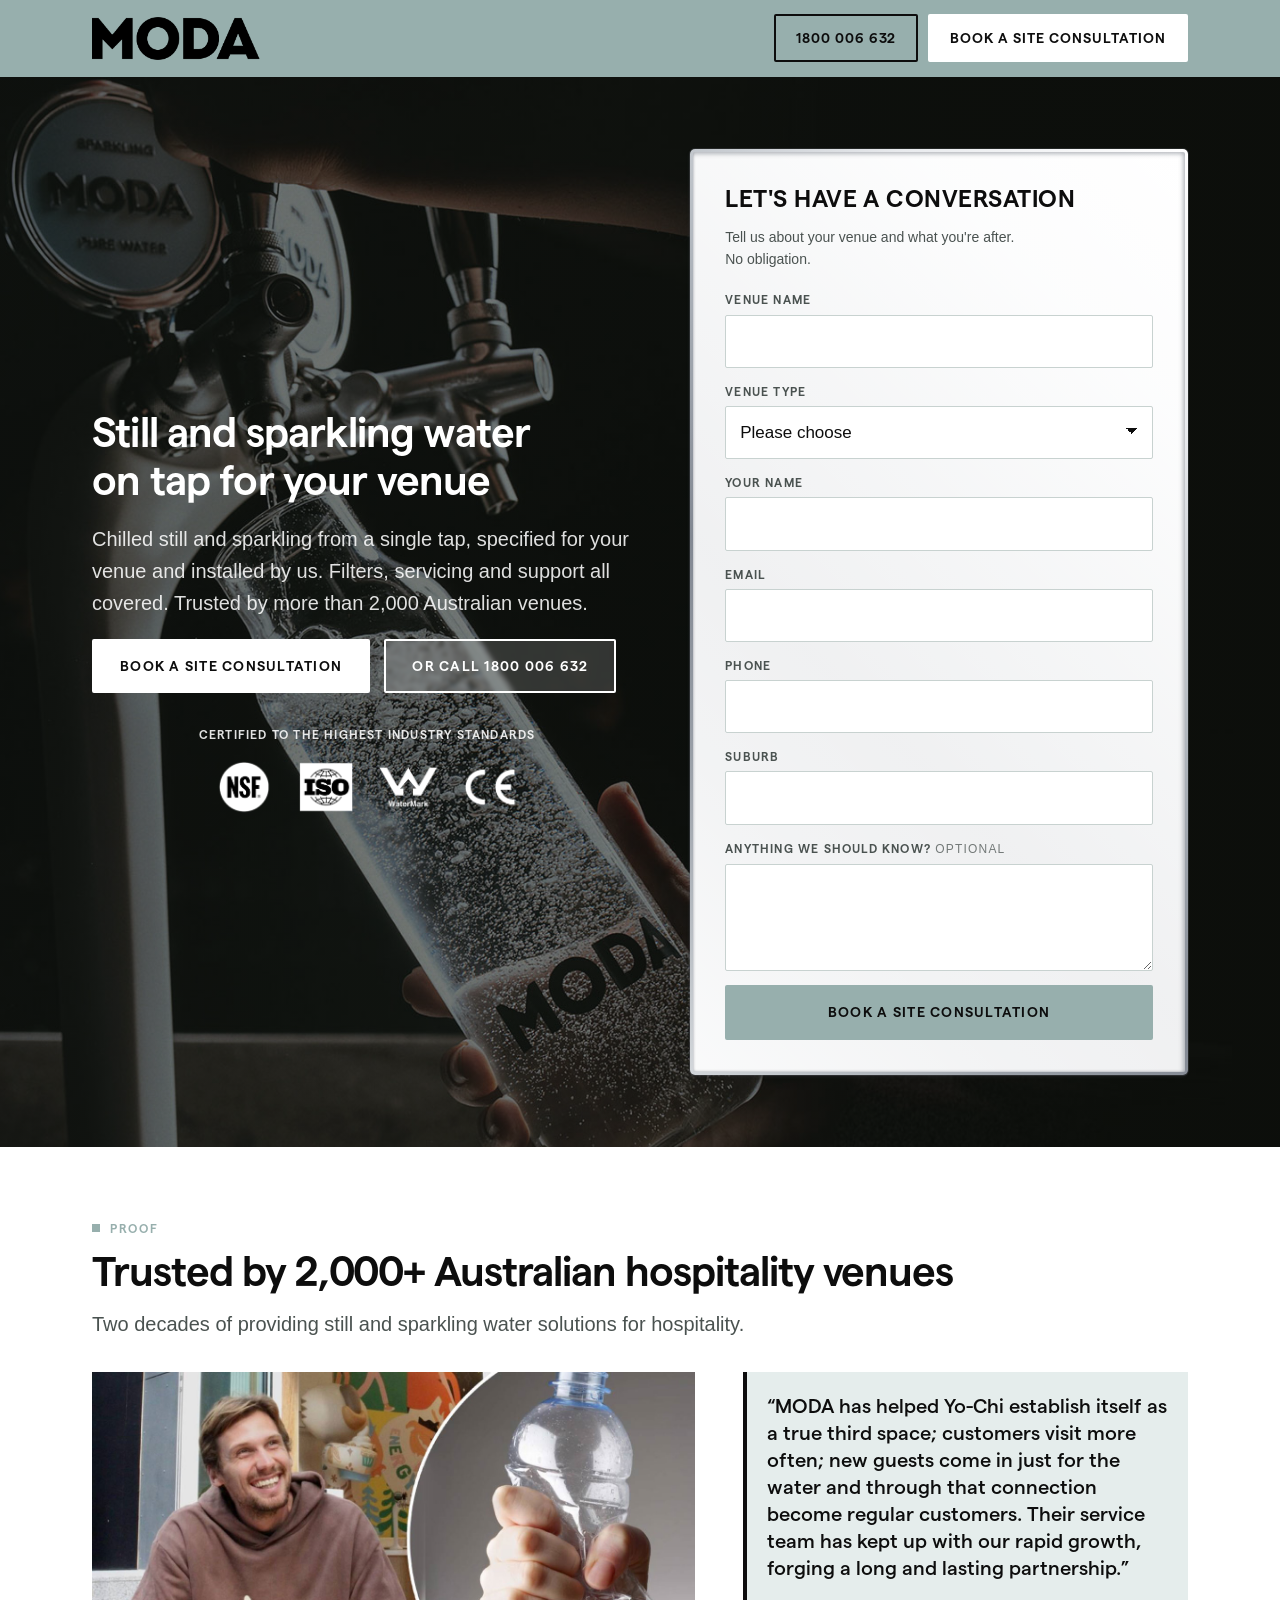
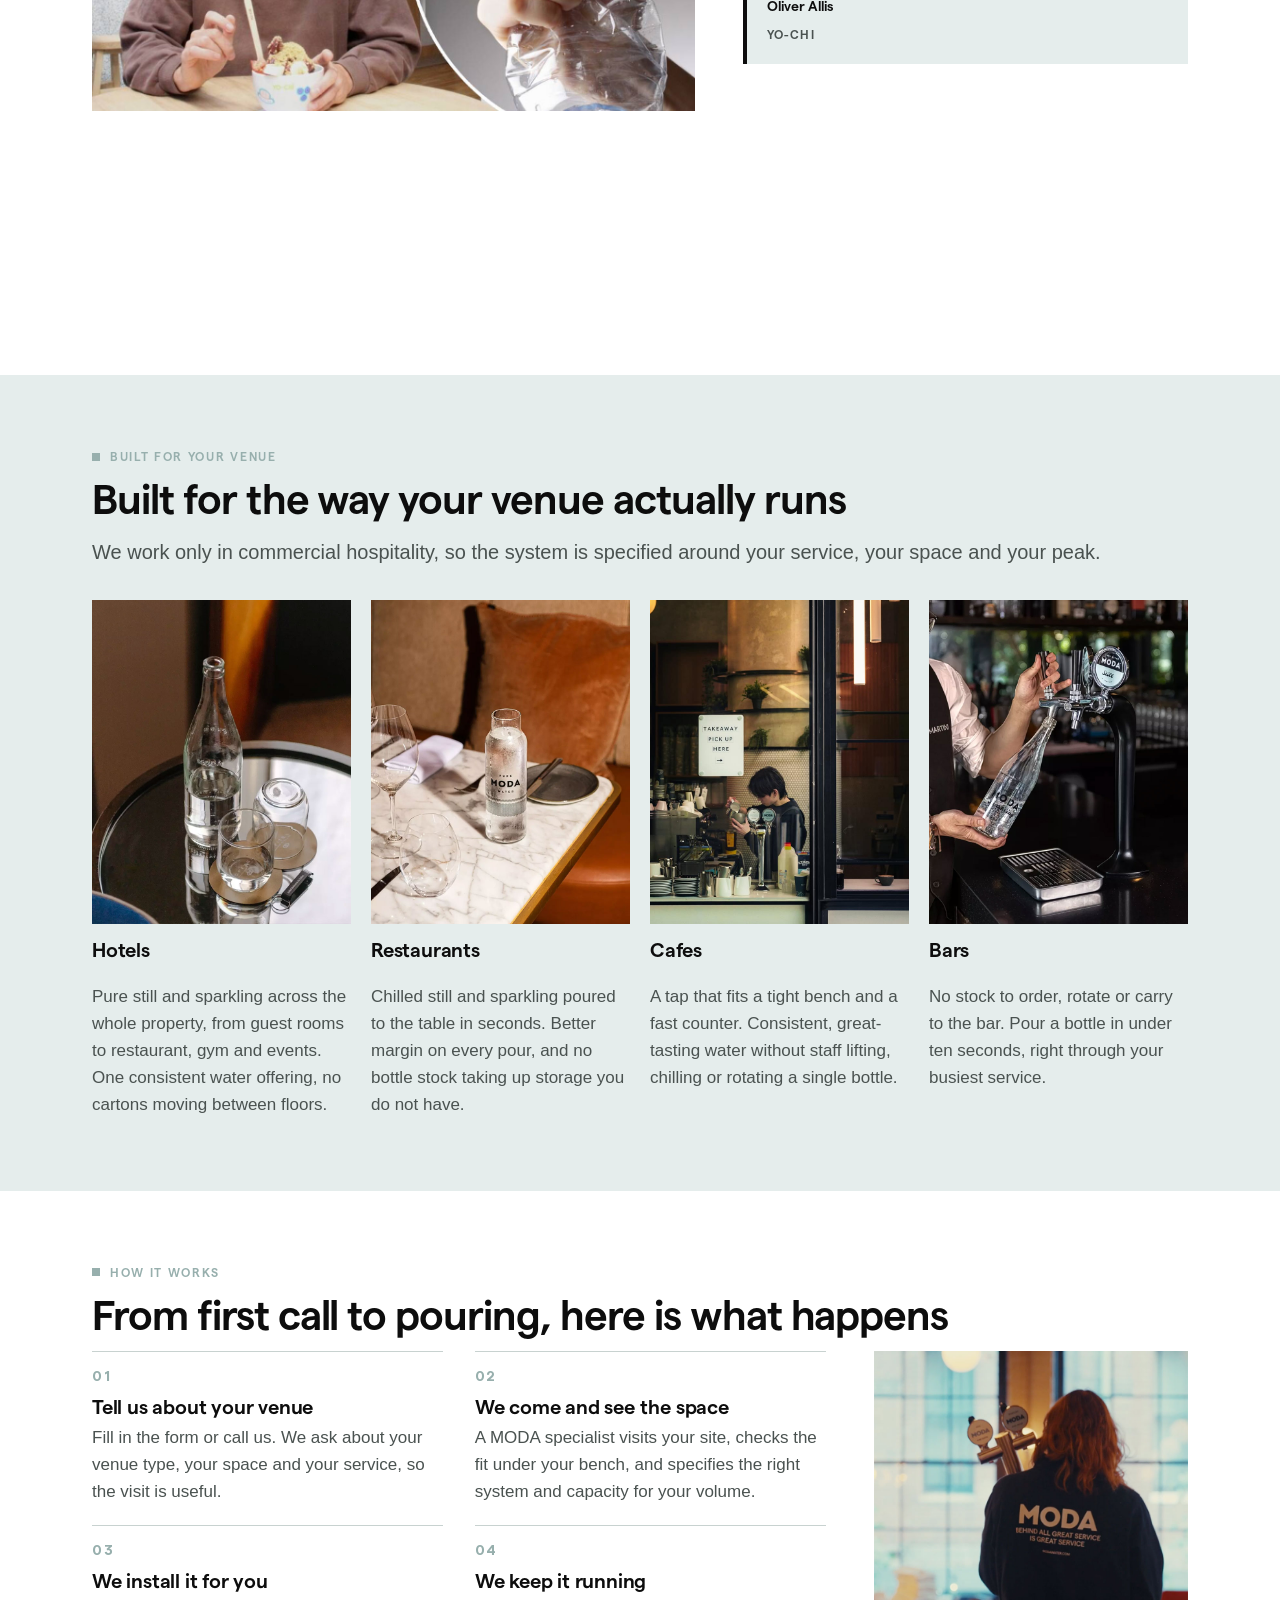
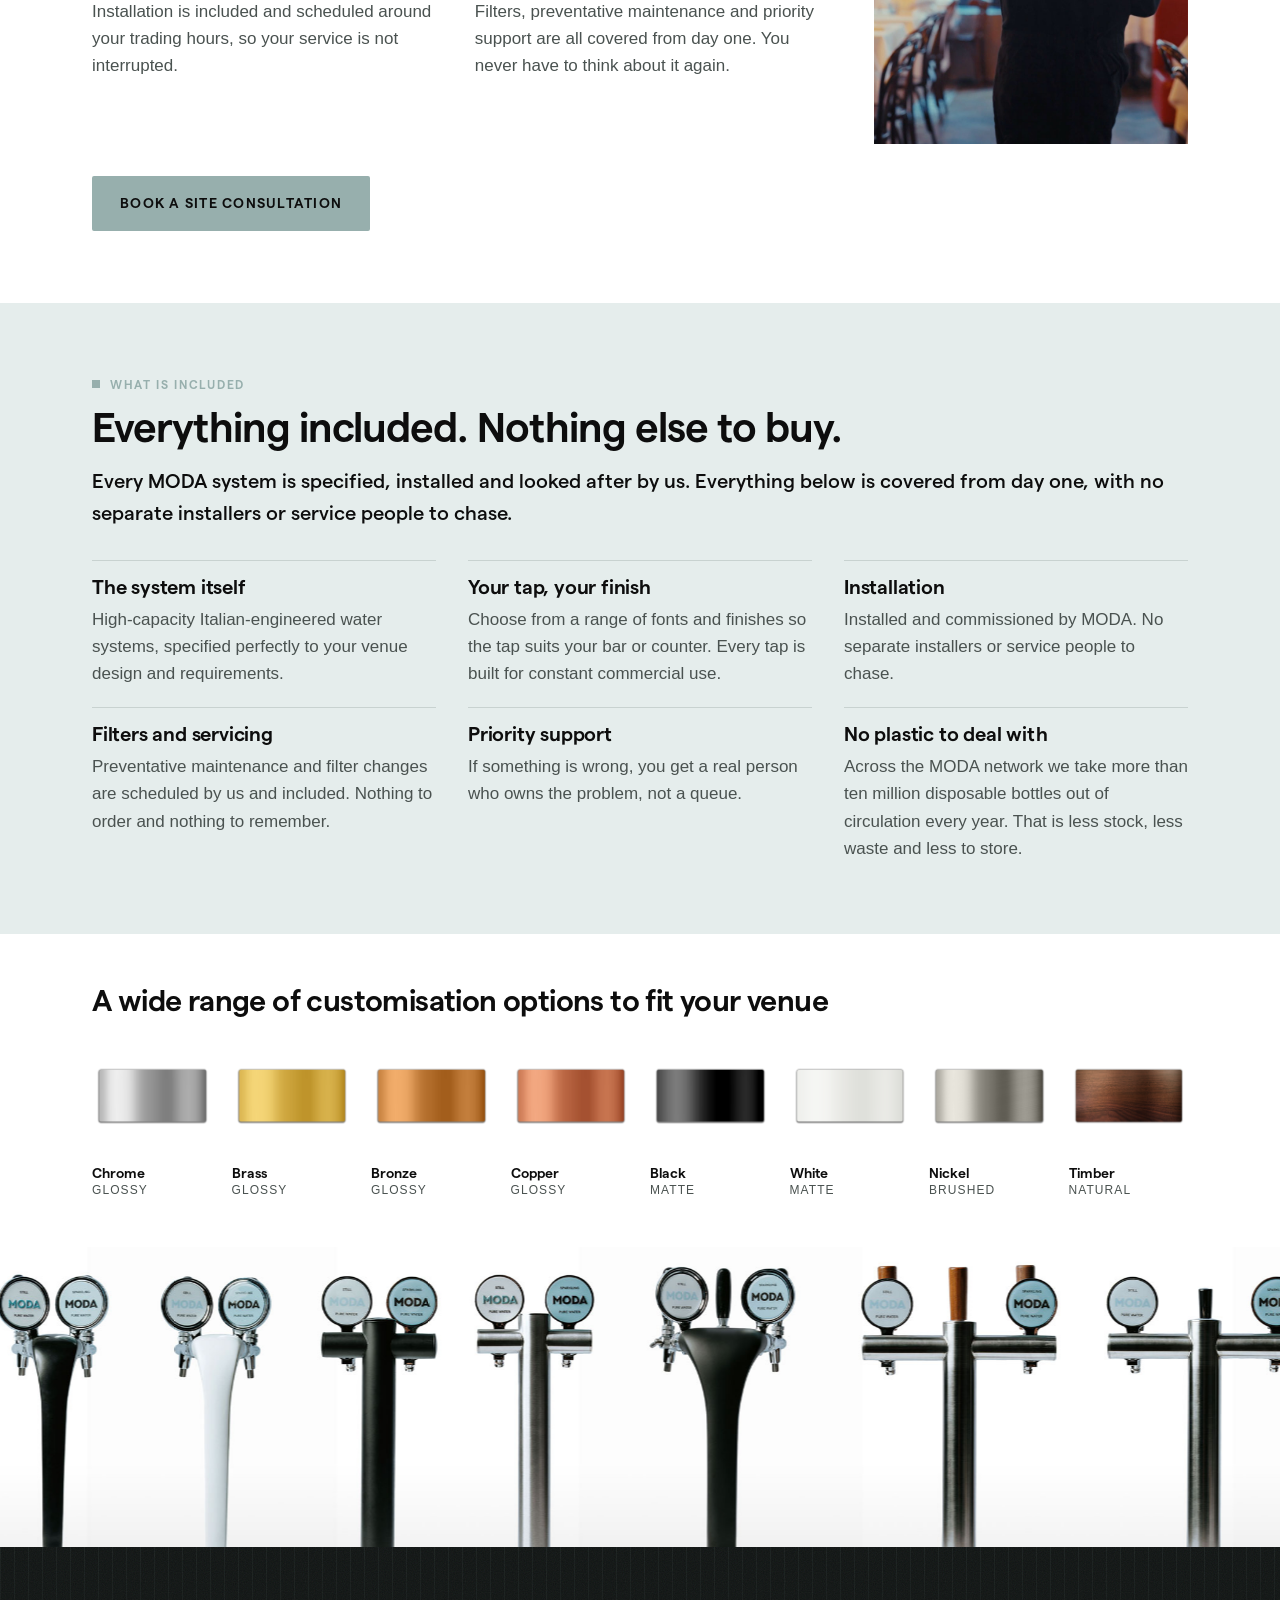
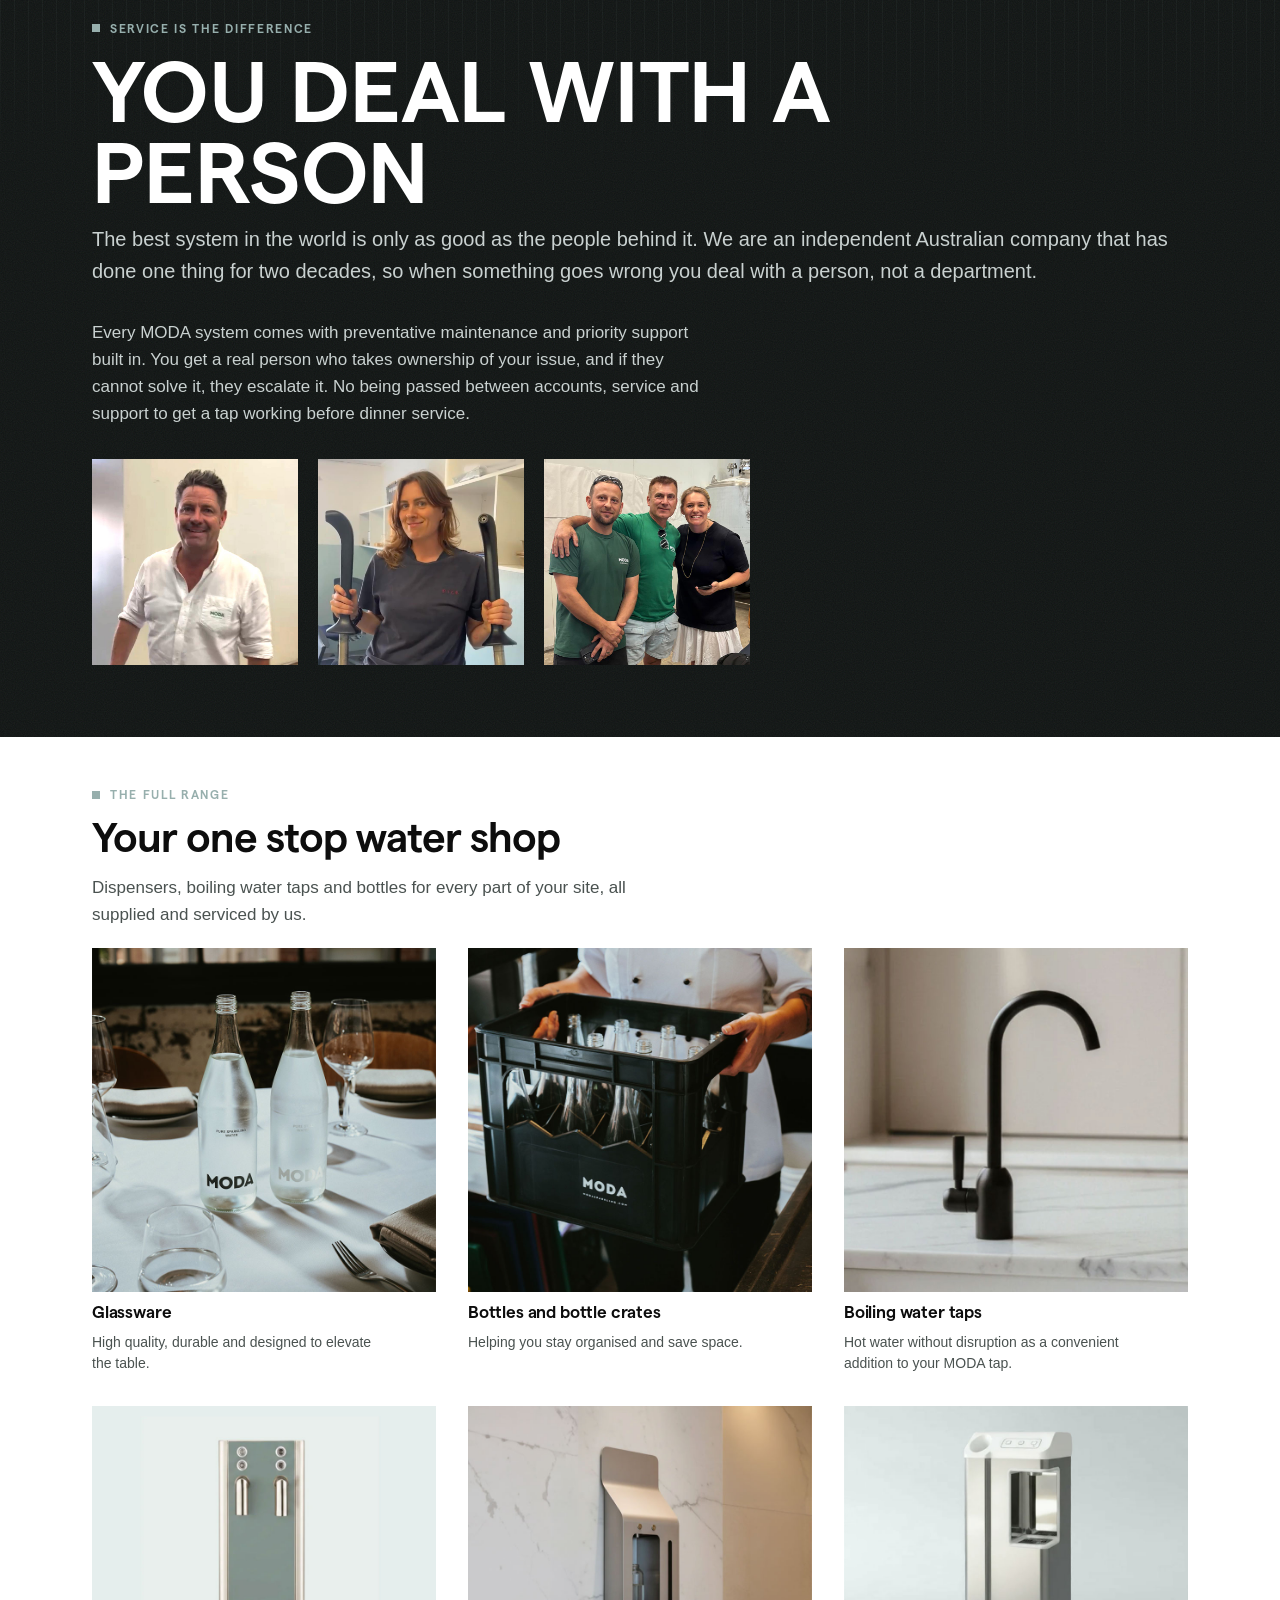
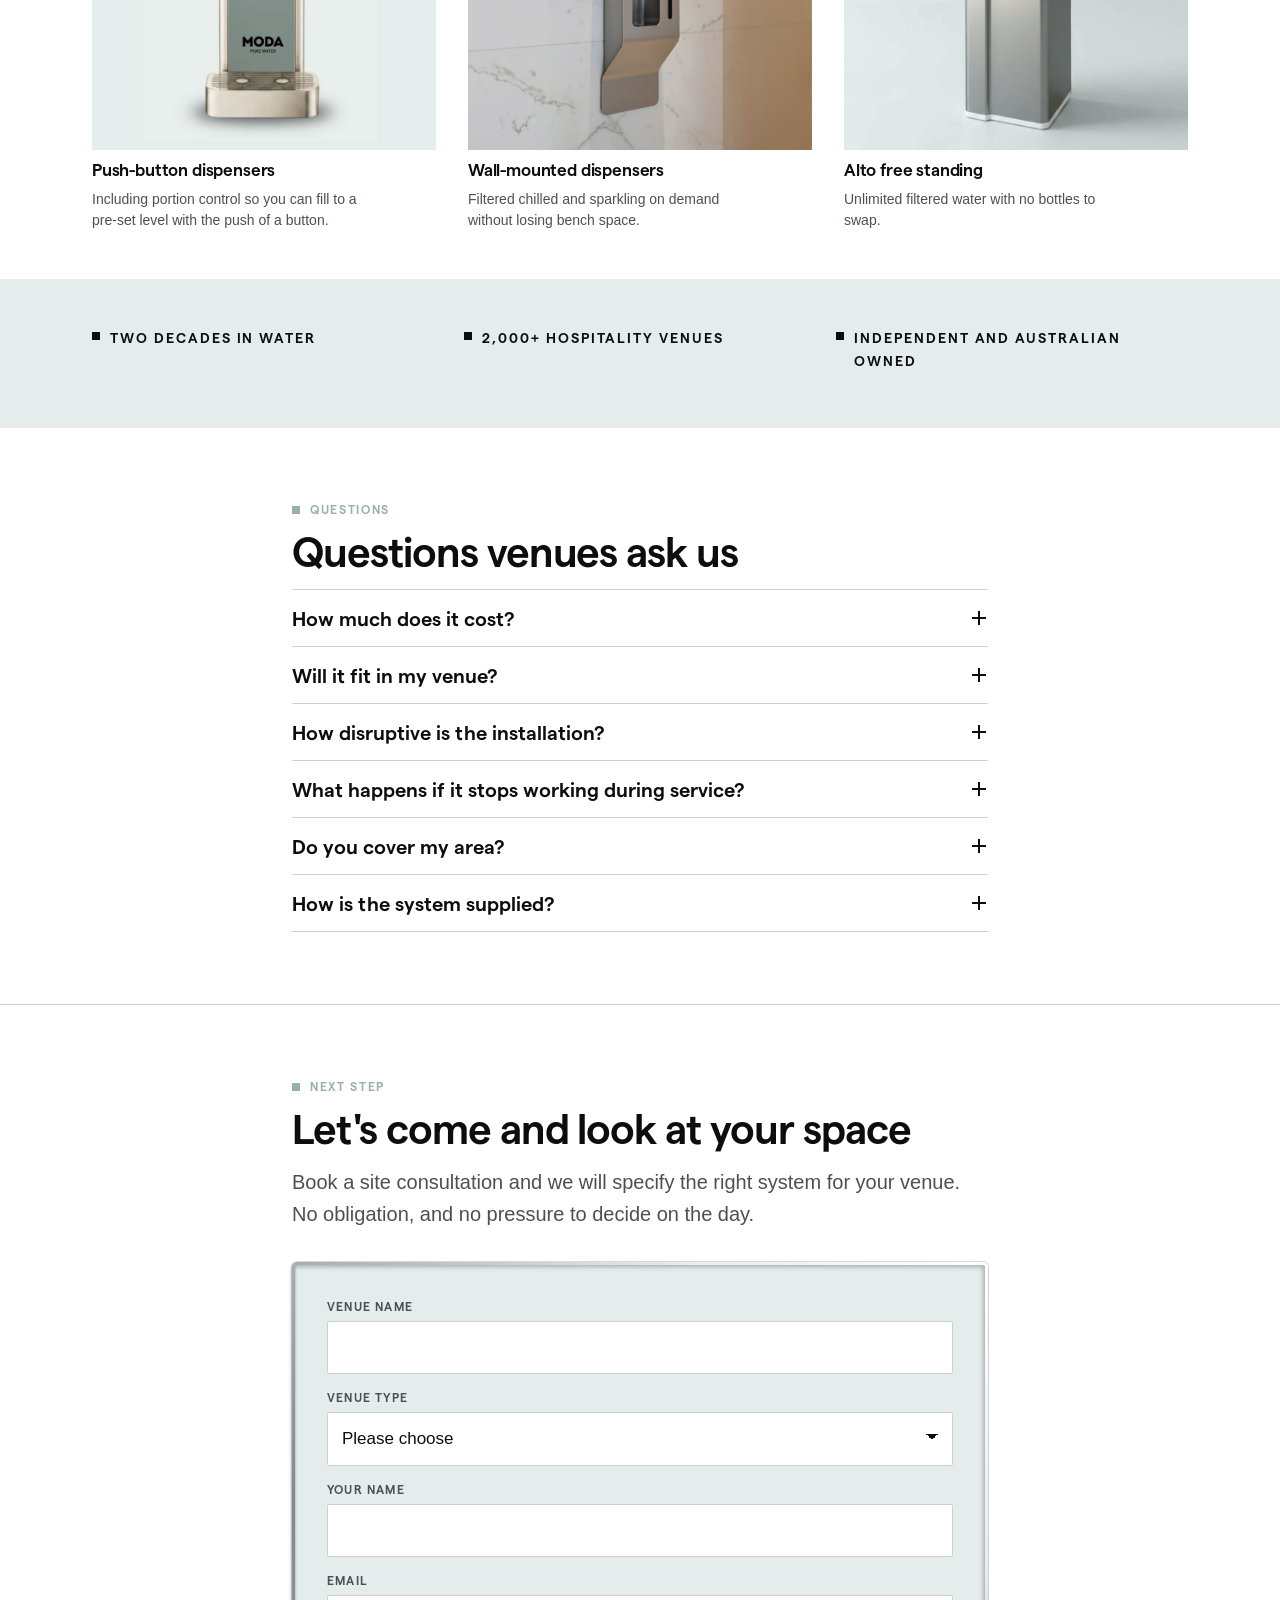
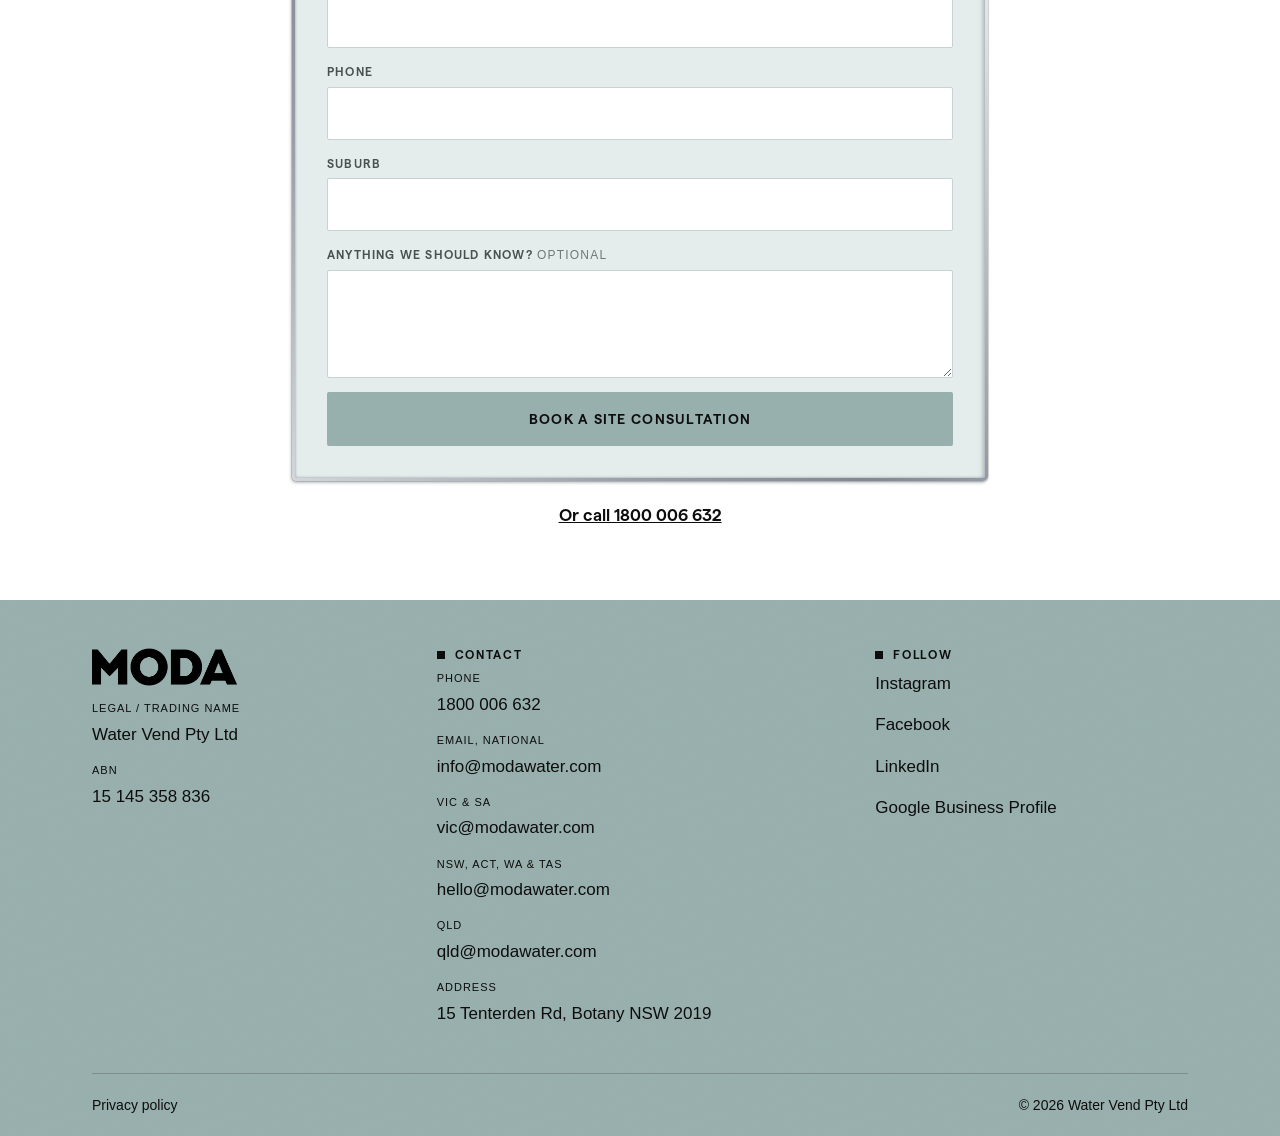
==== hospitality1/index.html @ 2673f488 "Initial import: hospitality1 landing page Designer's files imported verbatim under hospitality1/. On" ====
<!DOCTYPE html>
<html lang="en-AU">
<head>
<meta charset="utf-8">
<meta name="viewport" content="width=device-width, initial-scale=1">
<title>Still &amp; sparkling water systems for hospitality venues | MODA</title>
<meta name="description" content="Chilled still and sparkling water on tap for hotels, restaurants, cafes and bars. Specified for your venue, installed by us, with filters and servicing covered.">

<!-- REPLACE DOMAIN: the domain below appears in the canonical tag, the OG tags,
     the Twitter tags and the JSON-LD, and again in privacy.html and thankyou.html.
     Search for "https://example.com.au" across all three pages. -->
<link rel="canonical" href="https://example.com.au/">
<meta property="og:type" content="website">
<meta property="og:url" content="https://example.com.au/">
<meta property="og:title" content="Still &amp; sparkling water systems for hospitality venues | MODA">
<meta property="og:description" content="Chilled still and sparkling from a single tap. Specified for your venue, installed by us, with filters and servicing covered.">
<meta property="og:image" content="https://example.com.au/assets/img/og-image.jpg">
<meta property="og:locale" content="en_AU">
<meta name="twitter:card" content="summary_large_image">
<meta name="twitter:title" content="Still &amp; sparkling water systems for hospitality venues | MODA">
<meta name="twitter:description" content="Chilled still and sparkling from a single tap. Specified for your venue, installed by us, with filters and servicing covered.">
<meta name="twitter:image" content="https://example.com.au/assets/img/og-image.jpg">

<link rel="icon" href="assets/img/favicon.png" sizes="any">
<link rel="apple-touch-icon" href="assets/img/apple-touch-icon.png">

<link rel="icon" type="image/png" sizes="16x16" href="favicon_16x16.png">
<link rel="icon" type="image/png" sizes="32x32" href="favicon_32x32.png">
<link rel="icon" type="image/png" sizes="48x48" href="favicon_48x48.png">
<link rel="icon" type="image/png" sizes="64x64" href="favicon_64x64.png">
<link rel="icon" type="image/png" sizes="128x128" href="favicon_128x128.png">
<link rel="icon" type="image/png" sizes="256x256" href="favicon_256x256.png">
<link rel="apple-touch-icon" sizes="256x256" href="favicon_256x256.png">

<!-- Uncomment once the Matter woff2 files are sitting in /assets/fonts/.
     Preloading them before they exist fires a 404 on every page load.
<link rel="preload" href="assets/fonts/Matter-Regular.woff2" as="font" type="font/woff2" crossorigin>
<link rel="preload" href="assets/fonts/Matter-SemiBold.woff2" as="font" type="font/woff2" crossorigin>
-->

<link rel="stylesheet" href="assets/css/styles.css">

<script src="assets/js/main.js" defer></script>
</head>
<body>

<a class="skip-link" href="#consultation">Skip to the booking form</a>

<header class="masthead">
  <div class="masthead__inner">
    <a class="masthead__mark" href="#top" aria-label="MODA, home">
      <img class="masthead__logo" src="assets/img/modalogo.webp" alt="MODA"
           width="2251" height="588" style="transform: scale(0.9); transform-origin: left center;">
    </a>
    <div class="masthead__cta">
      <a class="btn btn--sm btn--ghost" id="tel-header" href="tel:+611800006632">1800 006 632</a>
      <a class="btn btn--sm btn--primary masthead__book" id="cta-header" href="#consultation">Book a site consultation</a>
    </div>
  </div>
</header>

<main id="top">

  <!-- ============================================================
       1. HERO
       ============================================================ -->
  <section class="band band--hero" id="hero">

    <!-- REPLACE IMAGE: assets/img/hero-header.jpg. Dark, landscape, at least
         2400px wide. It is a real img rather than a CSS background so the
         browser finds it early and it stays the LCP element. Decorative, so
         alt is empty and the wrapper is hidden from assistive tech. -->
    <div class="hero__bg" aria-hidden="true">
      <img src="assets/img/hero-header.jpg"
           alt=""
           width="2400" height="1350" fetchpriority="high">
    </div>

    <div class="wrap hero">

      <div class="hero__copy">
        <!-- Headline swaps by ad group via ?v=hotel|restaurant|cafe|bar.
             With no parameter it renders the default line below. -->
        <h1 class="hero__title" id="heroTitle">Still and sparkling water on tap for your venue</h1>
        <p class="hero__sub">Chilled still and sparkling from a single tap, specified for your venue and installed by us. Filters, servicing and support all covered. Trusted by more than 2,000 Australian venues.</p>
        <div class="hero__actions">
          <a class="btn btn--primary" id="cta-hero" href="#consultation">Book a site consultation</a>
          <a class="btn btn--ghost" id="tel-hero" href="tel:+611800006632">Or call 1800 006 632</a>
        </div>

        <div class="herotrust">
          <p class="herotrust__item">Certified to the highest industry standards</p>
          <ul class="herotrust__logos">
            <li><img src="assets/img/nsflogo.png" alt="NSF certified" width="480" height="480" loading="lazy"></li>
            <li><img src="assets/img/isologo.png" alt="ISO certified" width="480" height="480" loading="lazy"></li>
            <li><img src="assets/img/watermarklogo.png" alt="WaterMark certified" width="480" height="480" loading="lazy"></li>
            <li><img src="assets/img/celogo.png" alt="CE certified" width="480" height="480" loading="lazy"></li>
          </ul>
        </div>

      </div>

      <!-- ---- Primary conversion form ---- -->
      <div class="formcard" id="consultation">
        <h2 class="formcard__title">Let's have a conversation</h2>
        <p class="formcard__intro">Tell us about your venue and what you're after. <b>No obligation.</b></p>

        <!-- FORM ENDPOINT: submissions are posted to the HubSpot Forms API by
             main.js. The portal ID, form GUID and the field mapping all live in
             section 5 of main.js. One change, one place. -->
        <form class="form" data-form="hero" method="post" action="#" novalidate>

          <div class="field">
            <label for="venue-hero">Venue name</label>
            <input type="text" id="venue-hero" name="venue_name" autocomplete="organization" required>
            <p class="field__error" data-error></p>
          </div>

          <div class="field">
            <label for="type-hero">Venue type</label>
            <select id="type-hero" name="venue_type" data-venue-select required>
              <option value="">Please choose</option>
              <option value="hotel">Hotel</option>
              <option value="restaurant">Restaurant</option>
              <option value="cafe">Cafe</option>
              <option value="bar">Bar</option>
              <option value="other">Other hospitality venue</option>
            </select>
            <p class="field__error" data-error></p>
          </div>

          <div class="field">
            <label for="name-hero">Your name</label>
            <input type="text" id="name-hero" name="contact_name" autocomplete="name" required>
            <p class="field__error" data-error></p>
          </div>

          <div class="field">
            <label for="email-hero">Email</label>
            <input type="email" id="email-hero" name="email" inputmode="email" autocomplete="email" required>
            <p class="field__error" data-error></p>
          </div>

          <div class="field">
            <label for="phone-hero">Phone</label>
            <input type="tel" id="phone-hero" name="phone" inputmode="tel" autocomplete="tel" required>
            <p class="field__error" data-error></p>
          </div>

          <div class="field">
            <label for="suburb-hero">Suburb</label>
            <input type="text" id="suburb-hero" name="suburb" autocomplete="address-level2" required>
            <p class="field__error" data-error></p>
          </div>

          <div class="field">
            <label for="notes-hero">Anything we should know? <span class="field__opt">Optional</span></label>
            <textarea id="notes-hero" name="notes" rows="3"></textarea>
          </div>

          <div class="hp" aria-hidden="true">
            <label for="hp-hero">Leave this empty</label>
            <input type="text" id="hp-hero" name="company_website" tabindex="-1" autocomplete="off">
          </div>

          <button class="btn btn--primary btn--block" type="submit" id="submit-hero">Book a site consultation</button>
        </form>

        <div class="form__done" role="status" aria-live="polite" tabindex="-1" hidden data-success>
          <h3>Thanks, that is booked in.</h3>
          <p>A MODA specialist will be in touch to arrange a time to see your venue.</p>
        </div>
      </div>

    </div>
  </section>

  <!-- ============================================================
       2. SOCIAL PROOF
       ============================================================ -->
  <section class="band band--alt" id="proof">
    <div class="wrap">
      <p class="label">Proof</p>
      <h2 class="section__title">Trusted by 2,000+ Australian hospitality venues</h2>
      <p class="section__sub">Two decades of providing still and sparkling water solutions for hospitality.</p>

      <div class="proof">
        <div class="proof__video">
          <div class="slot" style="--ratio: 16 / 9" data-slot data-caption="testimonial-yochi-poster.jpg">
            <img src="assets/img/testimonial-yochi-poster.jpg"
                 alt="Poster frame from the Yo-Chi customer testimonial video"
                 width="1280" height="720" loading="lazy">
          </div>
        </div>

        <div class="proof__quotes">
          <figure class="quote quote--long">
            <blockquote>MODA has helped Yo-Chi establish itself as a true third space; customers visit more often; new guests come in just for the water and through that connection become regular customers. Their service team has kept up with our rapid growth, forging a long and lasting partnership.</blockquote>
            <figcaption>
              Oliver Allis
              <span class="quote__org">Yo-Chi</span>
            </figcaption>
          </figure>

        </div>
      </div>

      <!-- Client logo strip. Confirm MODA has written permission for each mark
           before this goes live. Files sit in assets/img/logos/. -->
      <ul class="logos" aria-label="A selection of venues using MODA">
        <li><img src="assets/img/logos/calile.avif" alt="The Calile Hotel" width="360" height="180" loading="lazy"></li>
        <li><img src="assets/img/logos/marriott.avif" alt="Marriott" width="360" height="180" loading="lazy"></li>
        <li><img src="assets/img/logos/three-blue-ducks.avif" alt="Three Blue Ducks" width="360" height="180" loading="lazy"></li>
        <li><img src="assets/img/logos/fishbowl.avif" alt="Fishbowl" width="360" height="180" loading="lazy"></li>
        <li><img src="assets/img/logos/yo-chi.avif" alt="Yo-Chi" width="360" height="180" loading="lazy"></li>
        <li><img src="assets/img/logos/maybe-sammy.webp" alt="Maybe Sammy" width="360" height="180" loading="lazy"></li>
        <li><img src="assets/img/logos/accor.avif" alt="Accor" width="360" height="180" loading="lazy"></li>
        <li><img src="assets/img/logos/mercedes.avif" alt="Mercedes-Benz" width="360" height="180" loading="lazy"></li>
        <li><img src="assets/img/logos/deloitte.avif" alt="Deloitte" width="360" height="180" loading="lazy"></li>
        <li><img src="assets/img/logos/bentleygroup.avif" alt="Bentley Group" width="360" height="180" loading="lazy"></li>
        <li><img src="assets/img/logos/sainthaven.avif" alt="Saint Haven" width="360" height="180" loading="lazy"></li>
        <li><img src="assets/img/logos/bistromorgan.avif" alt="Bistro Morgan" width="360" height="180" loading="lazy"></li>
      </ul>
    </div>
  </section>

  <!-- ============================================================
       3. BUILT FOR YOUR VENUE
       ============================================================ -->
  <section class="band" id="venues">
    <div class="wrap">
      <p class="label">Built for your venue</p>
      <h2 class="section__title">Built for the way your venue actually runs</h2>
      <p class="section__sub">We work only in commercial hospitality, so the system is specified around your service, your space and your peak.</p>

      <ul class="venues" id="venueGrid">
        <li class="venue" data-venue="hotel">
          <div class="slot" style="--ratio: 4 / 5" data-slot data-caption="venue-hotel.jpg">
            <img src="assets/img/venue-hotel.jpg" alt="MODA tap installed in a hotel restaurant" width="800" height="1000" loading="lazy">
          </div>
          <h3 class="h-card">Hotels</h3>
          <p>Pure still and sparkling across the whole property, from guest rooms to restaurant, gym and events. One consistent water offering, no cartons moving between floors.</p>
        </li>

        <li class="venue" data-venue="restaurant">
          <div class="slot" style="--ratio: 4 / 5" data-slot data-caption="venue-restaurant.jpg">
            <img src="assets/img/venue-restaurant.jpg" alt="MODA bottles poured at a set restaurant table" width="800" height="1000" loading="lazy">
          </div>
          <h3 class="h-card">Restaurants</h3>
          <p>Chilled still and sparkling poured to the table in seconds. Better margin on every pour, and no bottle stock taking up storage you do not have.</p>
        </li>

        <li class="venue" data-venue="cafe">
          <div class="slot" style="--ratio: 4 / 5" data-slot data-caption="venue-cafe.jpg">
            <img src="assets/img/venue-cafe.jpg" alt="MODA tap on a busy cafe counter" width="800" height="1000" loading="lazy">
          </div>
          <h3 class="h-card">Cafes</h3>
          <p>A tap that fits a tight bench and a fast counter. Consistent, great-tasting water without staff lifting, chilling or rotating a single bottle.</p>
        </li>

        <li class="venue" data-venue="bar">
          <div class="slot" style="--ratio: 4 / 5" data-slot data-caption="venue-bar.jpg">
            <img src="assets/img/venue-bar.jpg" alt="MODA still and sparkling font mounted behind a bar" width="800" height="1000" loading="lazy">
          </div>
          <h3 class="h-card">Bars</h3>
          <p>No stock to order, rotate or carry to the bar. Pour a bottle in under ten seconds, right through your busiest service.</p>
        </li>
      </ul>
    </div>
  </section>

  <!-- ============================================================
       4. HOW IT WORKS
       ============================================================ -->
  <section class="band band--alt" id="how">
    <div class="wrap">
      <p class="label">How it works</p>
      <h2 class="section__title">From first call to pouring, here is what happens</h2>

      <div class="how">
        <ol class="steps">
          <li class="step">
            <span class="step__n">01</span>
            <h3>Tell us about your venue</h3>
            <p>Fill in the form or call us. We ask about your venue type, your space and your service, so the visit is useful.</p>
          </li>
          <li class="step">
            <span class="step__n">02</span>
            <h3>We come and see the space</h3>
            <p>A MODA specialist visits your site, checks the fit under your bench, and specifies the right system and capacity for your volume.</p>
          </li>
          <li class="step">
            <span class="step__n">03</span>
            <h3>We install it for you</h3>
            <p>Installation is included and scheduled around your trading hours, so your service is not interrupted.</p>
          </li>
          <li class="step">
            <span class="step__n">04</span>
            <h3>We keep it running</h3>
            <p>Filters, preventative maintenance and priority support are all covered from day one. You never have to think about it again.</p>
          </li>
        </ol>

        <div class="how__media">
          <div class="slot" style="--ratio: 4 / 5" data-slot data-caption="how-technician-onsite.jpg">
            <img src="assets/img/how-technician-onsite.jpg" alt="A MODA technician on site during a venue consultation" width="800" height="1000" loading="lazy">
          </div>
        </div>
      </div>

      <p class="band__cta"><a class="btn btn--primary" id="cta-how" href="#consultation">Book a site consultation</a></p>
    </div>
  </section>

  <!-- ============================================================
       5. WHAT IS INCLUDED
       ============================================================ -->
  <section class="band" id="included">
    <div class="wrap">
      <p class="label">What is included</p>
      <h2 class="section__title">Everything included. Nothing else to buy.</h2>
      <p class="section__sub section__sub--strong">Every MODA system is specified, installed and looked after by us. Everything below is covered from day one, with no separate installers or service people to chase.</p>

      <ul class="includes">
        <li><h3 class="h-card">The system itself</h3><p>High-capacity Italian-engineered water systems, specified perfectly to your venue design and requirements.</p></li>
        <li><h3 class="h-card">Your tap, your finish</h3><p>Choose from a range of fonts and finishes so the tap suits your bar or counter. Every tap is built for constant commercial use.</p></li>
        <li><h3 class="h-card">Installation</h3><p>Installed and commissioned by MODA. No separate installers or service people to chase.</p></li>
        <li><h3 class="h-card">Filters and servicing</h3><p>Preventative maintenance and filter changes are scheduled by us and included. Nothing to order and nothing to remember.</p></li>
        <li><h3 class="h-card">Priority support</h3><p>If something is wrong, you get a real person who owns the problem, not a queue.</p></li>
        <li><h3 class="h-card">No plastic to deal with</h3><p>Across the MODA network we take more than ten million disposable bottles out of circulation every year. That is less stock, less waste and less to store.</p></li>
      </ul>
    </div>
  </section>

  <!-- ============================================================
       5b. CUSTOMISATION OPTIONS
       ============================================================ -->
  <section class="band" id="customisation">

    <!-- Material and finish swatches. Every finish is a CSS gradient, so
         there is no image to supply and nothing extra to load. Sits outside
         .wrap so the white runs edge to edge, with its own .wrap inside so
         the content still lines up with the copy above. -->
    <div class="finishes-band">
      <div class="wrap">
        <h3 class="finishes__title">A wide range of customisation options to fit your venue</h3>
        <ul class="finishes">
          <li class="finish">
            <img class="finish__swatch" src="assets/img/swatches/chrome.png" alt="Chrome, glossy finish">
            <p class="finish__name">Chrome</p>
            <p class="finish__meta">Glossy</p>
          </li>
          <li class="finish">
            <img class="finish__swatch" src="assets/img/swatches/brass.png" alt="Brass, glossy finish">
            <p class="finish__name">Brass</p>
            <p class="finish__meta">Glossy</p>
          </li>
          <li class="finish">
            <img class="finish__swatch" src="assets/img/swatches/bronze.png" alt="Bronze, glossy finish">
            <p class="finish__name">Bronze</p>
            <p class="finish__meta">Glossy</p>
          </li>
          <li class="finish">
            <img class="finish__swatch" src="assets/img/swatches/copper.png" alt="Copper, glossy finish">
            <p class="finish__name">Copper</p>
            <p class="finish__meta">Glossy</p>
          </li>
          <li class="finish">
            <img class="finish__swatch" src="assets/img/swatches/black.png" alt="Black, matte finish">
            <p class="finish__name">Black</p>
            <p class="finish__meta">Matte</p>
          </li>
          <li class="finish">
            <img class="finish__swatch" src="assets/img/swatches/white.png" alt="White, matte finish">
            <p class="finish__name">White</p>
            <p class="finish__meta">Matte</p>
          </li>
          <li class="finish">
            <img class="finish__swatch" src="assets/img/swatches/brushednickel.png" alt="Nickel, brushed finish">
            <p class="finish__name">Nickel</p>
            <p class="finish__meta">Brushed</p>
          </li>
          <li class="finish">
            <img class="finish__swatch" src="assets/img/swatches/wood.png" alt="Timber finish">
            <p class="finish__name">Timber</p>
            <p class="finish__meta">Natural</p>
          </li>
        </ul>
      </div>
    </div>

    <!-- REPLACE IMAGE: assets/img/styles.jpg, the full strip of tap styles
         at 3000 x 500. Sits outside .wrap so it runs edge to edge, and is
         rendered twice so the auto-scroll can loop without a visible jump.
         The second copy is hidden from assistive tech. -->
    <div class="stylestrip" data-stylestrip>
      <div class="stylestrip__track" data-stylestrip-track>
        <img src="assets/img/styles.jpg" alt="The MODA range of tap styles and finishes"
             width="3000" height="500" draggable="false">
        <img src="assets/img/styles.jpg" alt="" aria-hidden="true"
             width="3000" height="500" draggable="false">
      </div>
    </div>
  </section>

  <!-- ============================================================
       6. SERVICE IS OUR DIFFERENCE
       ============================================================ -->
  <section class="band band--statement" id="service">
    <div class="wrap">
      <p class="label">Service is the difference</p>
      <h2 class="section__title section__title--caps">You deal with a person</h2>
      <p class="section__sub">The best system in the world is only as good as the people behind it. We are an independent Australian company that has done one thing for two decades, so when something goes wrong you deal with a person, not a department.</p>
      <p class="prose">Every MODA system comes with preventative maintenance and priority support built in. You get a real person who takes ownership of your issue, and if they cannot solve it, they escalate it. No being passed between accounts, service and support to get a tap working before dinner service.</p>

      <ul class="team">
        <li>
          <div class="slot slot--square" style="--ratio: 1 / 1" data-slot data-caption="team-1.jpg">
            <img src="assets/img/team-1.jpg" alt="MODA team member" width="600" height="600" loading="lazy">
          </div>
        </li>
        <li>
          <div class="slot slot--square" style="--ratio: 1 / 1" data-slot data-caption="team-2.jpg">
            <img src="assets/img/team-2.jpg" alt="MODA team member" width="600" height="600" loading="lazy">
          </div>
        </li>
        <li>
          <div class="slot slot--square" style="--ratio: 1 / 1" data-slot data-caption="team-3.jpg">
            <img src="assets/img/team-3.jpg" alt="MODA team member" width="600" height="600" loading="lazy">
          </div>
        </li>
      </ul>    </div>
  </section>

  <!-- ============================================================
       6b. YOUR ONE STOP WATER SHOP
       REPLACE IMAGES: six product shots in /assets/img/, square,
       800 x 800. Until they land, the slots show their filename.
       ============================================================ -->
  <section class="band band--alt band--range" id="range">
    <div class="wrap">
      <p class="label">The full range</p>
      <h2 class="section__title">Your one stop water shop</h2>
      <p class="section__sub section__sub--tight">Dispensers, boiling water taps and bottles for every part of your site, all supplied and serviced by us.</p>

      <ul class="products">

        <li class="product">
          <div class="slot" data-slot data-caption="product-glassware.jpg">
            <img src="assets/img/product-glassware.jpg" alt="MODA glassware" width="800" height="800" loading="lazy">
          </div>
          <h3 class="h-card">Glassware</h3>
          <p>High quality, durable and designed to elevate the table.</p>
        </li>

        <li class="product">
          <div class="slot" data-slot data-caption="product-bottles.jpg">
            <img src="assets/img/product-bottles.jpg" alt="MODA glass bottles in a branded bottle crate" width="800" height="800" loading="lazy">
          </div>
          <h3 class="h-card">Bottles and bottle crates</h3>
          <p>Helping you stay organised and save space.</p>
        </li>

        <li class="product">
          <div class="slot" data-slot data-caption="product-boiling-tap.jpg">
            <img src="assets/img/product-boiling-tap.jpg" alt="MODA boiling water tap in a matte black finish" width="800" height="800" loading="lazy">
          </div>
          <h3 class="h-card">Boiling water taps</h3>
          <p>Hot water without disruption as a convenient addition to your MODA tap.</p>
        </li>

        <li class="product">
          <div class="slot" data-slot data-caption="product-push-button.jpg">
            <img src="assets/img/product-push-button.jpg" alt="MODA push-button water dispenser" width="800" height="800" loading="lazy">
          </div>
          <h3 class="h-card">Push-button dispensers</h3>
          <p>Including portion control so you can fill to a pre-set level with the push of a button.</p>
        </li>

        <li class="product">
          <div class="slot" data-slot data-caption="product-wall-mounted.jpg">
            <img src="assets/img/product-wall-mounted.jpg" alt="Brushed stainless steel MODA wall-mounted dispenser" width="800" height="800" loading="lazy">
          </div>
          <h3 class="h-card">Wall-mounted dispensers</h3>
          <p>Filtered chilled and sparkling on demand without losing bench space.</p>
        </li>

        <li class="product">
          <div class="slot" data-slot data-caption="product-alto.jpg">
            <img src="assets/img/product-alto.jpg" alt="MODA Alto free standing water dispenser in an office" width="800" height="800" loading="lazy">
          </div>
          <h3 class="h-card">Alto free standing</h3>
          <p>Unlimited filtered water with no bottles to swap.</p>
        </li>

      </ul>
    </div>
  </section>

  <!-- ============================================================
       7. TRUST SIGNALS
       ============================================================ -->
  <section class="band band--tight" id="trust">
    <div class="wrap">
      <ul class="trust">
        <li class="label">Two decades in water</li>
        <li class="label">2,000+ hospitality venues</li>
        <li class="label">Independent and Australian owned</li>
      </ul>
    </div>
  </section>

  <!-- ============================================================
       8. FAQ
       ============================================================ -->
  <section class="band band--alt" id="faq">
    <div class="wrap wrap--narrow">
      <p class="label">Questions</p>
      <h2 class="section__title">Questions venues ask us</h2>

      <div class="acc">

        <div class="acc__item">
          <h3><button class="acc__btn" type="button" aria-expanded="false" aria-controls="faq1" id="faq1-btn">How much does it cost?<span class="acc__icon" aria-hidden="true"></span></button></h3>
          <div class="acc__panel" id="faq1" role="region" aria-labelledby="faq1-btn" hidden>
            <p>Cost depends on your venue's size and volume, and on the tap and finish you choose, which is why we specify it on site rather than quote a number that turns out to be wrong. There is no separate bill for installation, filters or servicing, and no large upfront outlay.</p>
          </div>
        </div>

        <div class="acc__item">
          <h3><button class="acc__btn" type="button" aria-expanded="false" aria-controls="faq2" id="faq2-btn">Will it fit in my venue?<span class="acc__icon" aria-hidden="true"></span></button></h3>
          <div class="acc__panel" id="faq2" role="region" aria-labelledby="faq2-btn" hidden>
            <p>The system sits under the bench and the tap mounts on your counter or bar. Space is one of the first things we check on the site visit, and we specify around what you have rather than asking you to make room.</p>
          </div>
        </div>

        <div class="acc__item">
          <h3><button class="acc__btn" type="button" aria-expanded="false" aria-controls="faq3" id="faq3-btn">How disruptive is the installation?<span class="acc__icon" aria-hidden="true"></span></button></h3>
          <div class="acc__panel" id="faq3" role="region" aria-labelledby="faq3-btn" hidden>
            <p>Installation is handled by MODA and scheduled around your service. You will be pouring the same day the system goes in.</p>
          </div>
        </div>

        <div class="acc__item">
          <h3><button class="acc__btn" type="button" aria-expanded="false" aria-controls="faq4" id="faq4-btn">What happens if it stops working during service?<span class="acc__icon" aria-hidden="true"></span></button></h3>
          <div class="acc__panel" id="faq4" role="region" aria-labelledby="faq4-btn" hidden>
            <p>You call your MODA contact and they take ownership of it. Preventative maintenance is scheduled to stop most problems before they happen, and priority support covers the rest.</p>
          </div>
        </div>

        <div class="acc__item">
          <h3><button class="acc__btn" type="button" aria-expanded="false" aria-controls="faq5" id="faq5-btn">Do you cover my area?<span class="acc__icon" aria-hidden="true"></span></button></h3>
          <div class="acc__panel" id="faq5" role="region" aria-labelledby="faq5-btn" hidden>
            <p>We service 95% of Australia.</p>
          </div>
        </div>

        <div class="acc__item">
          <h3><button class="acc__btn" type="button" aria-expanded="false" aria-controls="faq6" id="faq6-btn">How is the system supplied?<span class="acc__icon" aria-hidden="true"></span></button></h3>
          <div class="acc__panel" id="faq6" role="region" aria-labelledby="faq6-btn" hidden>
            <p>The system is supplied, installed and maintained by MODA under a service agreement. This is a quality control measure that ensures the MODA product is always on point, pouring and tasting as it should for the people that matter most; you and your customers.
</p>
          </div>
        </div>

      </div>
    </div>
  </section>

  <!-- ============================================================
       9. BOTTOM CTA
       ============================================================ -->
  <section class="band band--close" id="book">
    <div class="wrap wrap--narrow">
      <p class="label">Next step</p>
      <h2 class="section__title">Let's come and look at your space</h2>
      <p class="section__sub">Book a site consultation and we will specify the right system for your venue. No obligation, and no pressure to decide on the day.</p>

      <div class="formcard formcard--close">
        <form class="form" data-form="close" method="post" action="#" novalidate>

          <div class="field">
            <label for="venue-close">Venue name</label>
            <input type="text" id="venue-close" name="venue_name" autocomplete="organization" required>
            <p class="field__error" data-error></p>
          </div>

          <div class="field">
            <label for="type-close">Venue type</label>
            <select id="type-close" name="venue_type" data-venue-select required>
              <option value="">Please choose</option>
              <option value="hotel">Hotel</option>
              <option value="restaurant">Restaurant</option>
              <option value="cafe">Cafe</option>
              <option value="bar">Bar</option>
              <option value="other">Other hospitality venue</option>
            </select>
            <p class="field__error" data-error></p>
          </div>

          <div class="field">
            <label for="name-close">Your name</label>
            <input type="text" id="name-close" name="contact_name" autocomplete="name" required>
            <p class="field__error" data-error></p>
          </div>

          <div class="field">
            <label for="email-close">Email</label>
            <input type="email" id="email-close" name="email" inputmode="email" autocomplete="email" required>
            <p class="field__error" data-error></p>
          </div>

          <div class="field">
            <label for="phone-close">Phone</label>
            <input type="tel" id="phone-close" name="phone" inputmode="tel" autocomplete="tel" required>
            <p class="field__error" data-error></p>
          </div>

          <div class="field">
            <label for="suburb-close">Suburb</label>
            <input type="text" id="suburb-close" name="suburb" autocomplete="address-level2" required>
            <p class="field__error" data-error></p>
          </div>

          <div class="field">
            <label for="notes-close">Anything we should know? <span class="field__opt">Optional</span></label>
            <textarea id="notes-close" name="notes" rows="3"></textarea>
          </div>

          <div class="hp" aria-hidden="true">
            <label for="hp-close">Leave this empty</label>
            <input type="text" id="hp-close" name="company_website" tabindex="-1" autocomplete="off">
          </div>

          <button class="btn btn--primary btn--block" type="submit" id="submit-close">Book a site consultation</button>
        </form>

        <div class="form__done" role="status" aria-live="polite" tabindex="-1" hidden data-success>
          <h3>Thanks, that is booked in.</h3>
          <p>A MODA specialist will be in touch to arrange a time to see your venue.</p>
        </div>
      </div>

      <p class="close__tel">
        <a id="tel-close" href="tel:+611800006632">Or call 1800 006 632</a>
      </p>
    </div>
  </section>

</main>

<!-- ============================================================
     10. FOOTER
     ============================================================ -->
<footer class="footer">
  <div class="wrap footer__inner">
    <div class="footer__top">

      <div class="col">
        <p class="footer__mark">
          <img class="footer__logo" src="assets/img/modalogo.webp" alt="MODA"
               width="2251" height="588" loading="lazy">
        </p>
        <p class="col__row"><span class="lbl">Legal / trading name</span>Water Vend Pty Ltd</p>
        <p class="col__row"><span class="lbl">ABN</span>15 145 358 836</p>
      </div>

      <div class="col">
        <h2 class="label">Contact</h2>
        <p class="col__row"><span class="lbl">Phone</span><a id="tel-footer" href="tel:+611800006632">1800 006 632</a></p>
        <p class="col__row"><span class="lbl">Email, national</span><a class="eml" data-u="info" data-d="modawater.com"></a></p>
        <p class="col__row"><span class="lbl">VIC &amp; SA</span><a class="eml" data-u="vic" data-d="modawater.com"></a></p>
        <p class="col__row"><span class="lbl">NSW, ACT, WA &amp; TAS</span><a class="eml" data-u="hello" data-d="modawater.com"></a></p>
        <p class="col__row"><span class="lbl">QLD</span><a class="eml" data-u="qld" data-d="modawater.com"></a></p>
        <p class="col__row"><span class="lbl">Address</span>15 Tenterden Rd, Botany NSW 2019</p>
      </div>

      <div class="col">
        <h2 class="label">Follow</h2>
        <p class="col__row"><a href="https://instagram.com/moda.water" rel="noopener">Instagram</a></p>
        <p class="col__row"><a href="https://facebook.com/moda.water" rel="noopener">Facebook</a></p>
        <p class="col__row"><a href="https://linkedin.com/company/modawater" rel="noopener">LinkedIn</a></p>
        <p class="col__row"><a href="https://share.google/PyXbDDXTpH6Lkrqee" rel="noopener">Google Business Profile</a></p>
      </div>

    </div>

    <div class="footer__bottom">
      <ul class="footer__links">
        <li><a href="privacy.html">Privacy policy</a></li>
      </ul>
      <p class="footer__copy">&copy; <span id="year">2026</span> Water Vend Pty Ltd</p>
    </div>
  </div>
</footer>

<!-- Sticky bar. Hidden at the top of the page, appears past the hero,
     hides again whenever a form is on screen. -->
<div class="stickybar" id="stickybar">
  <a class="btn btn--primary" id="cta-sticky" href="#consultation">Book a site consultation</a>
  <a class="btn btn--ghost" id="tel-sticky" href="tel:+611800006632">1800 006 632</a>
</div>

<!-- REPLACE: the fields marked REPLACE below are invisible to visitors but are read
     by Google. Do not leave them as they are once the client comes back. -->
<script type="application/ld+json">
{
  "@context": "https://schema.org",
  "@type": "LocalBusiness",
  "name": "MODA",
  "legalName": "Water Vend Pty Ltd",
  "url": "https://example.com.au/",
  "telephone": "+611800006632",
  "email": "info@modawater.com",
  "foundingDate": "2006",
  "address": {
    "@type": "PostalAddress",
    "streetAddress": "15 Tenterden Rd",
    "addressLocality": "Botany",
    "addressRegion": "NSW",
    "postalCode": "2019",
    "addressCountry": "AU"
  },
  "areaServed": { "@type": "Country", "name": "Australia" },
  "sameAs": [
    "https://instagram.com/moda.water",
    "https://facebook.com/moda.water",
    "https://linkedin.com/company/modawater"
  ],
  "description": "Still and sparkling water systems for commercial hospitality venues, supplied on a service agreement covering installation, filters, servicing and support."
}
</script>

</body>
</html>
---- hospitality1/assets/css/styles.css ----
/* =============================================================
   MODA hospitality landing page
   -------------------------------------------------------------
   Base styles ARE the mobile styles. Media queries only widen.

   00. Tokens
   01. Fonts
   02. Reset and base
   03. Typography helpers
   04. Buttons
   05. Layout bands and wrappers
   06. Image slots
   07. Placeholders
   08. Masthead
   09. Hero
   10. Forms
   11. Social proof
   12. Venue cards
   13. How it works
   14. What the fee covers
   15. Service is our difference
   15b. Your one stop water shop
   16. Trust signals
   17. FAQ accordion
   18. Bottom CTA
   19. Footer
   20. Sticky bar
   21. Privacy and thank you pages
   22. Reduced motion
   ============================================================= */


/* 00. Tokens ------------------------------------------------- */
:root{
  /* Colour. Sage updated to #97AFAD per client. The rest sampled from
     the MODA site screenshots. Replace if exact brand values exist. */
  --ink:        #0D0D0D;
  --ink-band:   #101413;   /* green-cast near-black, so the dark band relates to the sage */
  --sage:       #97AFAD;
  --sage-deep:  #97AFAD;
  --sage-hover: #819E9C;   /* darkened sage for button hover states */
  --paper:      #FFFFFF;
  --paper-alt:  #E5EDEC;   /* page canvas, warmed slightly off the old clinical grey */
  --line:       #C8D2D0;
  /* Wire rim on the form cards. Light from the top right, falling to a dark
     grey at the lower left, then catching again in the bottom corner. */
  --rim: linear-gradient(225deg,#ffffff 0%,#e9ebee 20%,#b0b6bd 42%,#828892 62%,#9aa0a8 78%,#d3d7db 100%);
  --muted:      #4A5250;
  --slot:       #97AFAD;
  --flag:       #A32B12;   /* build-time only, marks unsupplied content */

  /* Grain. Inline SVG, roughly 1KB, no network request. Used at very low
     opacity on the dark surfaces so they read as printed rather than flat. */
  --grain: url("data:image/svg+xml,%3Csvg xmlns='http://www.w3.org/2000/svg' width='160' height='160'%3E%3Cfilter id='n'%3E%3CfeTurbulence type='fractalNoise' baseFrequency='.9' numOctaves='3'/%3E%3C/filter%3E%3Crect width='160' height='160' filter='url(%23n)'/%3E%3C/svg%3E");

  /* Fluting, taken from the ribbing on the glass. Masked so it fades out
     before it reaches any text. */
  --flute: repeating-linear-gradient(90deg, rgba(151,175,173,.07) 0 1px, transparent 1px 14px);

  /* Type scale */
  --step--2: .75rem;
  --step--1: clamp(.8125rem, .79rem + .11vw, .875rem);
  --step-0:  clamp(1rem, .97rem + .14vw, 1.0625rem);
  --step-1:  clamp(1.125rem, 1.08rem + .22vw, 1.25rem);
  --step-2:  clamp(1.3125rem, 1.24rem + .36vw, 1.5rem);
  --step-3:  clamp(1.5rem, 1.37rem + .64vw, 1.875rem);
  --step-4:  clamp(1.8125rem, 1.55rem + 1.3vw, 2.625rem);
  --step-5:  clamp(2.125rem, 1.6rem + 2.6vw, 3.75rem);
  --step-6:  clamp(2.6rem, 1.4rem + 5vw, 5.5rem);   /* statement caps only */

  /* Spacing */
  --sp-1: .5rem;
  --sp-2: .875rem;
  --sp-3: 1.25rem;
  --sp-4: 2rem;
  --sp-5: 3rem;
  --sp-6: 4.5rem;

  /* The reference site has no rounded corners anywhere. Keeping it. */
  --radius: 0;
  --radius-sm: 2px;

  --shadow-1: 0 1px 2px rgba(13,13,13,.06);
  --shadow-2: 0 6px 20px rgba(13,13,13,.08);
  --shadow-3: 0 -2px 18px rgba(13,13,13,.14);

  --stickybar-h: 68px;
  /* Masthead height is fixed so the logo can be sized as a share of it.
     Shorter on mobile, or the logo and the phone number fight for width. */
  --masthead-h: 56px;
}


/* 01. Fonts -------------------------------------------------- */
/* Matter, self-hosted. See /assets/fonts/fonts-required.md.
   Until the woff2 files land, the fallback stack renders instead. */
@font-face{
  font-family:"Matter";
  src:url("../fonts/Matter-Regular.woff2") format("woff2");
  font-weight:400; font-style:normal; font-display:swap;
}
@font-face{
  font-family:"Matter";
  src:url("../fonts/Matter-Medium.woff2") format("woff2");
  font-weight:500; font-style:normal; font-display:swap;
}
@font-face{
  font-family:"Matter";
  src:url("../fonts/Matter-SemiBold.woff2") format("woff2");
  font-weight:600; font-style:normal; font-display:swap;
}
@font-face{
  font-family:"Matter";
  src:url("../fonts/Matter-Bold.woff2") format("woff2");
  font-weight:700; font-style:normal; font-display:swap;
}


/* 02. Reset and base ----------------------------------------- */
*,*::before,*::after{box-sizing:border-box}
html{-webkit-text-size-adjust:100%; scroll-behavior:smooth}
body{
  margin:0;
  background:var(--paper-alt);
  color:var(--ink);
  font-family:"Matter",-apple-system,BlinkMacSystemFont,"Segoe UI",Roboto,"Helvetica Neue",Arial,sans-serif;
  font-size:var(--step-0);
  line-height:1.6;
  -webkit-font-smoothing:antialiased;
}
/* Clears the sticky bar so it never sits over the footer. The class is added
   by main.js only on pages that actually carry a bar. */
body.has-stickybar{
  padding-bottom:calc(var(--stickybar-h) + env(safe-area-inset-bottom, 0px));
}
h1,h2,h3,h4{margin:0 0 var(--sp-2); line-height:1.15; font-weight:600; letter-spacing:-.01em}
p{margin:0 0 var(--sp-3)}
ul,ol{margin:0; padding:0; list-style:none}   /* reset both, or ol markers reappear */
img,svg{max-width:100%; height:auto; display:block}
a{color:inherit}
:focus-visible{outline:3px solid var(--ink); outline-offset:2px}

.skip-link{
  position:absolute; left:-9999px; top:0; z-index:200;
  background:var(--ink); color:var(--paper); padding:12px 18px;
}
.skip-link:focus{left:0}

.vh{
  position:absolute!important; width:1px; height:1px; overflow:hidden;
  clip:rect(0 0 0 0); clip-path:inset(50%); white-space:nowrap;
}


/* 03. Typography helpers ------------------------------------- */
/* The square bullet label is the site's own motif. Reserved for eyebrows
   and the trust strip only. Card headings use .h-card instead, so the mark
   stays a signal rather than becoming wallpaper. */
.label{
  font-size:var(--step--2);
  text-transform:uppercase;
  letter-spacing:.14em;
  font-weight:600;
  color:var(--sage-deep);
  margin:0 0 var(--sp-1);
  display:flex; align-items:center; gap:10px;
}
.label::before{content:""; width:8px; height:8px; background:currentColor; flex:0 0 auto}
.label--empty{color:var(--flag)}

/* Card and list headings. Sentence case, real heading weight. */
.h-card{font-size:var(--step-1); letter-spacing:-.01em; margin:0 0 var(--sp-1)}

.section__title{font-size:var(--step-4); letter-spacing:-.025em; margin-bottom:var(--sp-2)}

/* Caps is applied here, never typed into the markup, so the content stays
   sentence case for screen readers and for search. Short lines only, four
   or five words. Anything longer becomes a wall. */
.section__title--caps{
  font-size:var(--step-6); text-transform:uppercase;
  letter-spacing:.005em; line-height:.94; max-width:15ch;
}
.section__sub{font-size:var(--step-1); color:var(--muted); margin-bottom:var(--sp-4)}
.section__sub--strong{color:var(--ink); font-weight:500}
.prose{max-width:66ch}
.lbl{
  display:block; font-size:.6875rem; text-transform:uppercase;
  letter-spacing:.09em; color:var(--muted); margin-bottom:3px;
}


/* 04. Buttons ------------------------------------------------- */
.btn{
  display:inline-flex; align-items:center; justify-content:center;
  min-height:52px; padding:14px 26px;
  font:inherit; font-weight:600; font-size:var(--step--1);
  text-transform:uppercase; letter-spacing:.09em;
  text-decoration:none; text-align:center; white-space:nowrap;
  border:2px solid var(--ink); border-radius:var(--radius-sm);
  cursor:pointer; transition:background .15s ease, color .15s ease;
  width:100%;                       /* full width, stacked, on mobile */
}
.btn--primary{background:var(--ink); color:var(--paper)}
.btn--primary:hover{background:#000}
.btn--ghost{background:transparent; color:var(--ink)}
.btn--onDark{background:var(--paper); color:var(--ink); border-color:var(--paper)}
.btn--onDark:hover{background:#EDF0EF}
.btn--ghost:hover{background:rgba(13,13,13,.06)}
.btn--block{width:100%}
.btn.is-placeholder{border-style:dashed; border-color:var(--flag); color:var(--flag)}
/* Compact variant for the masthead, where the bar is only 56px tall on
   mobile and 76px on desktop. Overrides the mobile full-width default. */
.btn--sm{
  min-height:38px; padding:9px 16px;
  font-size:var(--step--2); letter-spacing:.07em;
  width:auto;
}

@media (min-width:30em){
  .btn{width:auto}
  .btn--block{width:100%}
}


/* 05. Layout bands and wrappers ------------------------------- */
.wrap{width:100%; max-width:1160px; margin:0 auto; padding:0 20px}
.wrap--narrow{max-width:760px}

.band{padding:var(--sp-5) 0; background:var(--paper-alt)}
.band--alt{background:var(--paper)}
.band--statement{
  position:relative; overflow:hidden;
  background:var(--ink-band); color:var(--paper);
}
.band--statement::before{
  content:""; position:absolute; inset:0; z-index:1; pointer-events:none;
  background-image:var(--grain); background-size:160px 160px; opacity:.07;
}
.band--statement::after{
  content:""; position:absolute; inset:0; z-index:1; pointer-events:none;
  background-image:var(--flute);
  -webkit-mask-image:linear-gradient(to bottom, #000 0%, transparent 30%);
  mask-image:linear-gradient(to bottom, #000 0%, transparent 30%);
}
.band--statement > .wrap{position:relative; z-index:2}
.band--tight{padding:var(--sp-4) 0}
.band--close{background:var(--paper); border-top:1px solid var(--line)}
/* For a band ending in a full-bleed element that must meet the next one. */
.band--flush{padding-bottom:0}
.band__cta{margin:var(--sp-4) 0 0}
.band__cta .btn--primary{
  background:var(--sage); color:var(--ink); border-color:var(--sage);
}
.band__cta .btn--primary:hover{
  background:var(--sage-hover); border-color:var(--sage-hover);
}

@media (min-width:48em){
  .wrap{padding:0 32px}
  .band{padding:var(--sp-6) 0}
  .band--tight{padding:var(--sp-5) 0}
}


/* 06. Image slots -------------------------------------------- */
.slot{
  position:relative; overflow:hidden;
  background:var(--slot);
  border-radius:var(--radius);
  aspect-ratio:var(--ratio, 4 / 3);
}
.slot img{width:100%; height:100%; object-fit:cover}
.slot.is-empty img{display:none}
/* Empty state names the file it is waiting for, so the page can be shown
   to the client before the photography lands. */
.slot.is-empty::after{
  content:attr(data-caption);
  position:absolute; inset:auto 0 0 0; padding:14px 16px;
  font-size:var(--step--2); letter-spacing:.14em; text-transform:uppercase;
  color:#2B3331; background:linear-gradient(transparent, rgba(151,175,173,.9));
}


/* 07. Placeholders ------------------------------------------- */
/* Deliberately loud. Nothing here should ever reach a live campaign. */
.ph{
  display:inline-block;
  font-family:ui-monospace,SFMono-Regular,Menlo,Consolas,monospace;
  font-size:.75rem; line-height:1.45; font-weight:400;
  color:var(--flag); background:rgba(255,255,255,.6);
  border:1px dashed var(--flag); padding:5px 8px;
  text-transform:none; letter-spacing:0;
}
.ph--wide{display:block; margin-top:var(--sp-3)}


/* 08. Masthead ----------------------------------------------- */
.masthead{
  background:var(--sage); border-bottom:1px solid var(--sage-deep);
  position:relative; z-index:20;
}
.masthead__inner{
  max-width:1160px; margin:0 auto; padding:0 20px;
  min-height:var(--masthead-h);
  display:flex; align-items:center; justify-content:space-between; gap:12px;
}
.masthead__mark{display:flex; align-items:center; text-decoration:none}
/* 64% of the bar height, width follows the file's 3.83:1 ratio. */
.masthead__logo{height:calc(var(--masthead-h) * .64); width:auto}
/* Kept for privacy.html and thank-you.html, which still carry the plain
   tel link in the bar. The index masthead uses .masthead__cta instead. */
.masthead__tel{
  font-size:var(--step--1); font-weight:600; white-space:nowrap;
  text-transform:uppercase; letter-spacing:.08em; text-decoration:none;
  color:var(--ink);
}
/* Two buttons in the bar. Below 48em there is not enough width for the
   logo and both, so the book button is hidden there and the sticky bottom
   bar carries that CTA instead. */
.masthead__cta{display:flex; align-items:center; gap:10px}
.masthead__book{display:none}

.masthead__book{
  background:var(--paper); color:var(--ink); border-color:var(--paper);
}
.masthead__book:hover{
  background:#EDF0EF; border-color:#EDF0EF;
}

@media (min-width:48em){
  :root{--masthead-h:76px}
  .masthead__inner{padding:0 32px}
  .masthead__tel{font-size:var(--step-0)}
  .masthead__book{display:inline-flex}
  .masthead__cta .btn--sm{
    min-height:44px; padding:11px 20px; font-size:var(--step--1);
  }
}


/* 09. Hero ---------------------------------------------------- */
/* Full-bleed dark header image with the copy reversed out over it.
   The white form card sits on top and keeps the light treatment. */
.band--hero{
  position:relative; isolation:isolate; overflow:hidden;
  padding:var(--sp-5) 0;
  background:var(--ink-band); color:var(--paper);
}
.hero__bg{position:absolute; inset:0; z-index:0; pointer-events:none}
.hero__bg img{width:100%; height:100%; object-fit:cover; object-position:calc(50% + 500px) center}
/* Scrim. Holds the contrast on the copy no matter how the photo is exposed.
   Vertical on small screens, weighted to the left once the grid splits. */
.hero__bg::after{
  content:""; position:absolute; inset:0;
  background:linear-gradient(to bottom, rgba(16,20,19,.56), rgba(16,20,19,.42));
}
.band--hero > .wrap{position:relative; z-index:2}

.hero{display:grid; gap:var(--sp-4)}
.hero__copy{text-align:center}
/* One step down from the display size so the line holds to two lines
   at desktop width. Balance evens the two lines out. */
.hero__title{
  font-size:var(--step-4); letter-spacing:-.02em; text-wrap:balance;
  margin-bottom:var(--sp-3); color:var(--paper);
}
.hero__sub{font-size:var(--step-1); color:rgba(255,255,255,.87); margin-bottom:var(--sp-3)}
.hero__actions{display:grid; gap:var(--sp-2)}

/* Hero buttons only. Scoped to .hero__actions so the submit button inside
   the white form card is left alone. */
.hero__actions .btn--primary{background:var(--paper); color:var(--ink); border-color:var(--paper)}
.hero__actions .btn--primary:hover{background:#EDF0EF; border-color:#EDF0EF}
/* Slight white fill in the resting state, so the call button reads as a
   button against the photo rather than an outline floating on it. */
.hero__actions .btn--ghost{
  color:var(--paper); border-color:var(--paper);
  background:rgba(255,255,255,.16);
  -webkit-backdrop-filter:blur(2px); backdrop-filter:blur(2px);
}
.hero__actions .btn--ghost:hover{background:rgba(255,255,255,.28)}

/* Certification line and logo row under the hero buttons. Centred on the
   hero copy column at every width, with the four marks always on one line. */
.herotrust{
  display:flex; flex-direction:column; flex-wrap:nowrap;
  align-items:center; justify-content:center;
  gap:var(--sp-2); margin-top:var(--sp-4); text-align:center;
}
.herotrust__item{
  margin:0;
  display:flex; align-items:center; justify-content:center; gap:10px;
  font-size:var(--step--2); font-weight:600;
  text-transform:uppercase; letter-spacing:.1em; color:rgba(255,255,255,.88);
}
.herotrust__icon{
  width:26px; height:26px; flex:none;
  fill:none; stroke:var(--sage); stroke-width:1.5;
  stroke-linecap:round; stroke-linejoin:round;
}
.herotrust__logos{
  list-style:none; margin:0; padding:0;
  display:flex; flex-wrap:nowrap;
  align-items:center; justify-content:center;
  gap:clamp(0.75rem, 3vw, 1.5rem);
}
.herotrust__logos li{margin:0; min-width:0; flex:0 0 auto}
.herotrust__logos img{
  display:block; width:auto;
  height:clamp(41px, 7.2vw, 58px);
}
.hero__copy :focus-visible{outline-color:var(--paper)}

@media (min-width:48em){
  .band--hero{padding:var(--sp-6) 0}
  .hero__bg img{object-position:center}
  .hero__copy{text-align:left}
  .hero__actions{grid-auto-flow:column; justify-content:start}
}
@media (min-width:60em){
  .hero__bg::after{
    background:linear-gradient(to right, rgba(16,20,19,.60) 0%, rgba(16,20,19,.50) 55%, rgba(16,20,19,.39) 100%);
  }
  .hero{
    grid-template-columns:1.05fr .95fr;
    grid-template-areas:"copy form";
    align-items:center; gap:var(--sp-4) var(--sp-5);
  }
  .hero__copy{grid-area:copy}
  .formcard{grid-area:form}
}


/* 10. Forms --------------------------------------------------- */
/* The border is transparent and filled by the rim gradient painted to the
   border box. The hairline ring sharpens the outer edge, the offset shadow
   drops it off the page, and the inset does the inner lip. That inset is
   clipped to the padding box, so it lands just inside the rim without
   needing the separate face element. */
.formcard{
  border:3px solid transparent; border-radius:5px;
  background:linear-gradient(#fff,#fff) padding-box,
             var(--rim) border-box;
  box-shadow:inset -2px 2px 4px rgba(110,116,126,.5),
             inset 1px -1px 2px rgba(110,116,126,.28),
             0 0 0 1px rgba(104,110,118,.26),
             -1px 2px 3px rgba(45,49,55,.3);
  padding:var(--sp-3); scroll-margin-top:80px;
  color:var(--ink);   /* the hero band sets white, the card must not inherit it */
}
.formcard--close{
  background:linear-gradient(var(--paper-alt),var(--paper-alt)) padding-box,
             var(--rim) border-box;
}
/* Hero card only. Sits on the photo, so it is let down to 88% with a blur
   behind it. The close form sits on white, where transparency would do
   nothing. Raise the alpha if a busy image shows through too much. */
.band--hero .formcard{
  background:linear-gradient(rgba(255,255,255,.88),rgba(255,255,255,.88)) padding-box,
             var(--rim) border-box;
  -webkit-backdrop-filter:blur(10px);
  backdrop-filter:blur(10px);
}
.formcard__title{
  font-size:var(--step-2); color:var(--ink);
  text-transform:uppercase; letter-spacing:.02em;
}
.formcard__intro{color:var(--muted); font-size:var(--step--1)}
.formcard__intro b{display:block; font-weight:inherit}

.form{display:grid; gap:var(--sp-2)}
.field{display:grid; gap:5px}
.field label{
  font-size:var(--step--2); font-weight:600;
  text-transform:uppercase; letter-spacing:.1em; color:var(--muted);
}
.field__opt{font-weight:400; letter-spacing:.1em; opacity:.75}
/* Direct child only, so nothing nested in a fieldset gets stretched. */
.field > input,
.field > select,
.field > textarea{
  width:100%; min-height:48px; padding:12px 14px;
  font:inherit; font-size:var(--step-0); color:var(--ink);
  background:var(--paper); border:1px solid var(--line);
  border-radius:var(--radius-sm);
}
.field > textarea{min-height:88px; resize:vertical}
.field > select{
  appearance:none;
  background-image:linear-gradient(45deg,transparent 50%,var(--ink) 50%),
                   linear-gradient(135deg,var(--ink) 50%,transparent 50%);
  background-position:calc(100% - 20px) 21px, calc(100% - 14px) 21px;
  background-size:6px 6px, 6px 6px;
  background-repeat:no-repeat;
}
.field.is-invalid > input,
.field.is-invalid > select,
.field.is-invalid > textarea{border-color:var(--flag); border-width:2px}
.field__error{
  margin:0; font-size:.75rem; color:var(--flag); font-weight:600; display:none;
}
.field.is-invalid .field__error{display:block}

.form__foot{
  margin:0; font-size:.75rem; color:var(--muted);
  text-transform:uppercase; letter-spacing:.06em; text-align:center;
}
/* Submit button, brand sage. Ink text rather than white, which would not
   hold contrast on a colour this light. */
.form .btn--primary{background:var(--sage); color:var(--ink); border-color:var(--sage)}
.form .btn--primary:hover{background:var(--sage-hover); border-color:var(--sage-hover)}

.form__done{padding:var(--sp-3) 0}
.form__done h3{font-size:var(--step-2)}

/* Honeypot. Off-screen rather than display:none so bots still fill it. */
.hp{position:absolute; left:-9999px; width:1px; height:1px; overflow:hidden}

@media (min-width:48em){
  .formcard{padding:var(--sp-4)}
}


/* 11. Social proof -------------------------------------------- */
.proof{display:grid; gap:var(--sp-4)}
.proof__video .ph{margin-top:var(--sp-2)}
.proof__quotes{display:grid; gap:var(--sp-3)}
.quote{margin:0; padding:var(--sp-3); background:var(--paper-alt); border-left:4px solid var(--ink)}
.quote blockquote{margin:0 0 var(--sp-2); font-size:var(--step-2); font-weight:500; line-height:1.3}
.quote blockquote::before{content:"\201C"}
.quote blockquote::after{content:"\201D"}
.quote figcaption{font-size:var(--step--1); font-weight:600; display:grid; gap:8px; justify-items:start}
.quote--long blockquote{font-size:var(--step-1); line-height:1.35}
.quote__org{
  font-size:.75rem; text-transform:uppercase; letter-spacing:.1em; color:var(--muted);
}
.quote--empty{border-left-color:var(--flag); padding:var(--sp-2)}
.quote--empty p{margin:0}

/* Client logo strip. Four across on mobile, six once there is room. */
.logos{
  list-style:none;
  margin:clamp(2.5rem, 5vw, 3.5rem) 0 0;
  padding:0;
  display:grid;
  grid-template-columns:repeat(4, 1fr);
  align-items:center; justify-items:center;
  gap:1rem 0.9rem;
}
.logos li{
  margin:0; width:100%;
  display:flex; align-items:center; justify-content:center;
}
.logos img{
  display:block;
  width:100%; max-width:116px; height:auto;
  opacity:.62;
  mix-blend-mode:multiply;
}

@media (min-width:37.5em){
  .logos{gap:clamp(0.9rem, 1.6vw, 1.5rem)}
}
@media (min-width:56.25em){
  .logos{grid-template-columns:repeat(6, 1fr)}
}
@media (min-width:60em){
  .proof{grid-template-columns:1.15fr .85fr; align-items:start; gap:var(--sp-5)}
}


/* 12. Venue cards --------------------------------------------- */
/* Stacked on mobile, never a carousel. Carousels hide the venue
   type the visitor arrived looking for. */
.venues{display:grid; gap:var(--sp-4)}
/* Landscape on mobile so four stacked cards do not run to three screens. */
.venue .slot{aspect-ratio:3 / 2}
.venue{display:grid; gap:var(--sp-2); align-content:start}
.venue p{margin:0; color:var(--muted)}
.venue .label{margin-top:var(--sp-1)}

@media (min-width:36em){
  .venues{grid-template-columns:repeat(2,minmax(0,1fr)); gap:var(--sp-4) var(--sp-3)}
  .venue .slot{aspect-ratio:var(--ratio)}
}
@media (min-width:60em){
  .venues{grid-template-columns:repeat(4,minmax(0,1fr))}
}


/* 13. How it works -------------------------------------------- */
.how{display:grid; gap:var(--sp-4)}
.steps{display:grid; gap:var(--sp-3); counter-reset:none}
.step{
  display:grid; gap:6px;
  padding-top:var(--sp-2); border-top:1px solid var(--line);
}
.step__n{
  font-size:var(--step--1); font-weight:700; letter-spacing:.12em; color:var(--sage-deep);
}
.step h3{font-size:var(--step-1); margin:0}
.step p{margin:0; color:var(--muted)}

@media (min-width:36em){
  .steps{grid-template-columns:repeat(2,minmax(0,1fr)); gap:var(--sp-3) var(--sp-4)}
}
@media (min-width:60em){
  .how{grid-template-columns:1.4fr .6fr; gap:var(--sp-5); align-items:start}
}


/* 14. What the fee covers ------------------------------------- */
.includes{display:grid; gap:var(--sp-3)}
.includes li{padding-top:var(--sp-2); border-top:1px solid var(--line)}
.includes p{margin:0; color:var(--muted)}
/* Material and finish swatches. Every finish is a CSS gradient, so there is
   no image to supply. The band is white and full bleed, and the space above
   the heading is the band's own padding rather than a margin, so no page
   canvas shows through. Auto-fit gives three across on a phone and six on a
   wide screen, no breakpoint. */
.finishes-band{
  background:var(--paper);
  padding:var(--sp-5) 0;
}
.finishes__title{
  font-size:var(--step-3); letter-spacing:-.02em;
  margin:0 0 var(--sp-3);
}
.finishes{
  display:grid;
  grid-template-columns:repeat(auto-fit, minmax(96px, 1fr));
  gap:var(--sp-3);
}
/* Contain, not cover. Cover was cropping the edges off each swatch. */
.finish__swatch{
  height:auto;
  aspect-ratio:1 / 1;
  width:100%;
  border:none;
  border-radius:6px;
  object-fit:contain;
  display:block;
}
.finish__name{
  margin:var(--sp-1) 0 0;
  font-size:var(--step--1); font-weight:600; line-height:1.3;
  color:var(--ink);
}
.finish__meta{
  margin:0;
  font-size:var(--step--2); line-height:1.4;
  text-transform:uppercase; letter-spacing:.09em;
  color:var(--muted);
}

/* Customisation sits flush against the bands above and below it, so the
   style strip meets the swatches with no gap. */
#customisation{padding-top:0; padding-bottom:0}

/* Style strip. Full bleed, auto-scrolling, draggable. Height is fixed and
   the image sizes to it, so one copy is always wider than the viewport and
   the loop always has somewhere to go. */
.stylestrip{
  position:relative; overflow:hidden; display:block;
  height:clamp(170px, 24vw, 300px);
  margin:0; line-height:0;
  background:#fff;
  cursor:grab;
  touch-action:pan-y;          /* horizontal drag here, vertical scroll still works */
  user-select:none; -webkit-user-select:none;
}
.stylestrip.is-dragging{cursor:grabbing}
.stylestrip__track{display:flex; width:max-content; height:100%; will-change:transform}
.stylestrip__track img{
  display:block; height:100%; width:auto; max-width:none;
  pointer-events:none; -webkit-user-drag:none;
}
/* Same quiet empty state as the image slots, for before the file lands. */
.stylestrip.is-missing .stylestrip__track{display:none}
.stylestrip.is-missing::after{
  content:"styles.jpg";
  position:absolute; inset:auto 0 0 0; padding:14px 16px;
  font-size:var(--step--2); letter-spacing:.14em; text-transform:uppercase;
  color:#2B3331; background:linear-gradient(transparent, rgba(151,175,173,.9));
}

@media (min-width:36em){
  .includes{grid-template-columns:repeat(2,minmax(0,1fr)); gap:var(--sp-3) var(--sp-4)}
}
@media (min-width:60em){
  .includes{grid-template-columns:repeat(3,minmax(0,1fr))}
}


/* 15. Service is our difference -------------------------------- */
.band--statement .label{color:var(--sage)}
.band--statement .section__sub{color:#C9D1D0}
.band--statement .prose{color:#C9D1D0}
.band--statement .quote{background:rgba(255,255,255,.08); border-left-color:var(--sage)}
.team{
  display:grid; grid-template-columns:repeat(3,minmax(0,1fr));
  gap:var(--sp-2); margin-top:var(--sp-4);
}
.team li{display:grid; gap:var(--sp-1)}
.team__note{margin-top:var(--sp-2); background:rgba(255,255,255,.75)}
.band--statement .slot{background:var(--sage-deep)}
.band--statement .ph{background:rgba(255,255,255,.86)}
.band--statement :focus-visible{outline-color:var(--paper)}

@media (min-width:36em){
  .team{gap:var(--sp-3)}
}
/* Three portraits at full wrap width read as oversized next to the copy,
   so the grid is held to 60% from the desktop breakpoint. */
@media (min-width:60em){
  .team{max-width:60%}
}


/* 15b. Your one stop water shop -------------------------------- */
/* Breadth signal, not a persuasion section, so it runs at lower
   density than the venue cards above: square crops, smaller card
   headings and reduced band padding. Numbered 15b so the sections
   below keep their existing numbers. */
.band--range{padding:var(--sp-4) 0}
.products{display:grid; gap:var(--sp-3)}
.product{display:grid; gap:10px; align-content:start}
/* Landscape on mobile so six stacked cards do not run to three screens. */
.product .slot{aspect-ratio:3 / 2}
.product .h-card{font-size:var(--step-0); margin:0}
.product p{margin:0; color:var(--muted); font-size:var(--step--1); line-height:1.5; max-width:36ch}

/* Shorter intro than .section__sub, which is sized for the sections
   that carry the argument rather than the range. */
.section__sub--tight{font-size:var(--step-0); margin-bottom:var(--sp-3); max-width:62ch}

@media (min-width:36em){
  .products{grid-template-columns:repeat(2,minmax(0,1fr)); gap:var(--sp-3) var(--sp-4)}
  .product .slot{aspect-ratio:1 / 1}
}
@media (min-width:60em){
  .products{grid-template-columns:repeat(3,minmax(0,1fr)); gap:var(--sp-4)}
  .band--range{padding:var(--sp-5) 0}
}


/* 16. Trust signals -------------------------------------------- */
.trust{display:grid; grid-template-columns:repeat(2,minmax(0,1fr)); gap:var(--sp-2) var(--sp-3)}
.trust li{align-items:start; font-size:var(--step--2); color:var(--ink)}
.trust .label::before{margin-top:5px}
.trust li.label--empty{grid-column:1 / -1}
.coverage{
  margin:var(--sp-3) 0 0; padding-top:var(--sp-3);
  border-top:1px solid var(--line); color:var(--muted); font-size:var(--step--1);
}

@media (min-width:60em){
  .trust{grid-template-columns:repeat(3,minmax(0,1fr))}
  .trust li{font-size:var(--step--1)}
}


/* 17. FAQ accordion -------------------------------------------- */
.acc{border-top:1px solid var(--line)}
.acc__item{border-bottom:1px solid var(--line)}
.acc__item h3{margin:0; font-size:inherit}
.acc__btn{
  width:100%; min-height:56px; padding:16px 40px 16px 0;
  display:flex; align-items:center; justify-content:space-between; gap:16px;
  background:none; border:0; cursor:pointer; position:relative;
  font:inherit; font-size:var(--step-1); font-weight:600; text-align:left; color:var(--ink);
}
.acc__icon{
  position:absolute; right:2px; top:50%; transform:translateY(-50%);
  width:14px; height:14px; flex:0 0 auto; max-width:none;
}
.acc__icon::before,.acc__icon::after{
  content:""; position:absolute; background:var(--ink); left:0; top:6px;
  width:14px; height:2px; transition:transform .18s ease;
}
.acc__icon::after{transform:rotate(90deg)}
.acc__btn[aria-expanded="true"] .acc__icon::after{transform:rotate(0deg)}
.acc__panel{padding:0 0 var(--sp-3)}
.acc__panel p:last-child{margin-bottom:0}


/* 18. Bottom CTA ------------------------------------------------ */
.close__tel{margin:var(--sp-3) 0 0; text-align:center; font-weight:600}


/* 19. Footer ---------------------------------------------------- */
.footer{
  position:relative; overflow:hidden;
  background:var(--sage); color:var(--ink);
  padding:var(--sp-4) 0 var(--sp-3);
}
.footer::before{
  content:""; position:absolute; inset:0; z-index:1; pointer-events:none;
  background-image:var(--grain); background-size:160px 160px; opacity:.05;
}
.footer__inner{position:relative; z-index:2}
.footer .lbl{color:var(--ink)}
.footer .label{color:var(--ink)}
.footer a{text-decoration:none; color:var(--ink)}
.footer :focus-visible{outline-color:var(--ink)}
.footer__top{display:grid; gap:var(--sp-3)}
.footer__mark{font-size:1.5rem; font-weight:700; line-height:1; margin:0 0 var(--sp-2)}
/* Scoped so a text wordmark on any other page keeps its own line height. */
.footer__mark:has(.footer__logo){line-height:0}
.footer__logo{display:block; width:auto; height:clamp(28px, 4vw, 38px)}
.col__row{margin:0 0 var(--sp-2)}
.footer .ph{background:rgba(0,0,0,.25)}
.footer__bottom{
  margin-top:var(--sp-4); padding-top:var(--sp-3);
  border-top:1px solid rgba(13,13,13,.2);
  display:grid; gap:var(--sp-2); font-size:var(--step--1);
}
.footer__links{display:flex; flex-wrap:wrap; gap:10px 20px; align-items:center}
.footer__copy{margin:0}

@media (min-width:48em){
  .footer{padding:var(--sp-5) 0 var(--sp-3)}
  .footer__top{grid-template-columns:1fr 1.3fr 1fr; gap:var(--sp-4)}
  .footer__bottom{grid-template-columns:1fr auto; align-items:center}
}


/* 20. Sticky bar ------------------------------------------------- */
.stickybar{
  position:fixed; left:0; right:0; bottom:0; z-index:100;
  display:grid; grid-template-columns:1fr auto; gap:10px; align-items:center;
  padding:10px 16px calc(10px + env(safe-area-inset-bottom, 0px));
  background:var(--paper); border-top:1px solid var(--line); box-shadow:var(--shadow-3);
  transform:translateY(110%); transition:transform .22s ease;
}
.stickybar.is-visible{transform:translateY(0)}
.stickybar .btn{min-height:48px; padding:10px 18px; font-size:var(--step--1); width:auto; min-width:0}
.stickybar .btn:first-child{padding-left:12px; padding-right:12px}
.stickybar .ph{font-size:.6875rem; white-space:nowrap}

@media (min-width:60em){
  /* Desktop keeps a form in view most of the way down, so no bar. */
  .stickybar{display:none}
  body.has-stickybar{padding-bottom:0}
}


/* 21. Privacy and thank you pages -------------------------------- */
.doc{padding:var(--sp-5) 0 var(--sp-6); background:var(--paper)}
.doc h1{font-size:var(--step-4)}
.doc h2{font-size:var(--step-2); margin-top:var(--sp-4)}
.doc__meta{color:var(--muted); font-size:var(--step--1)}
.doc ul{list-style:disc; padding-left:1.25rem; margin:0 0 var(--sp-3)}
.doc li{margin-bottom:6px}
.doc a{text-decoration:underline}
.thanks{text-align:center; padding:var(--sp-6) 0}
.thanks h1{font-size:var(--step-4)}
.thanks .btn{margin-top:var(--sp-3)}


/* 22. Reduced motion --------------------------------------------- */
@media (prefers-reduced-motion:reduce){
  html{scroll-behavior:auto}
  *,*::before,*::after{
    animation-duration:.001ms!important; animation-iteration-count:1!important;
    transition-duration:.001ms!important;
  }
  .stickybar{transition:none}
}
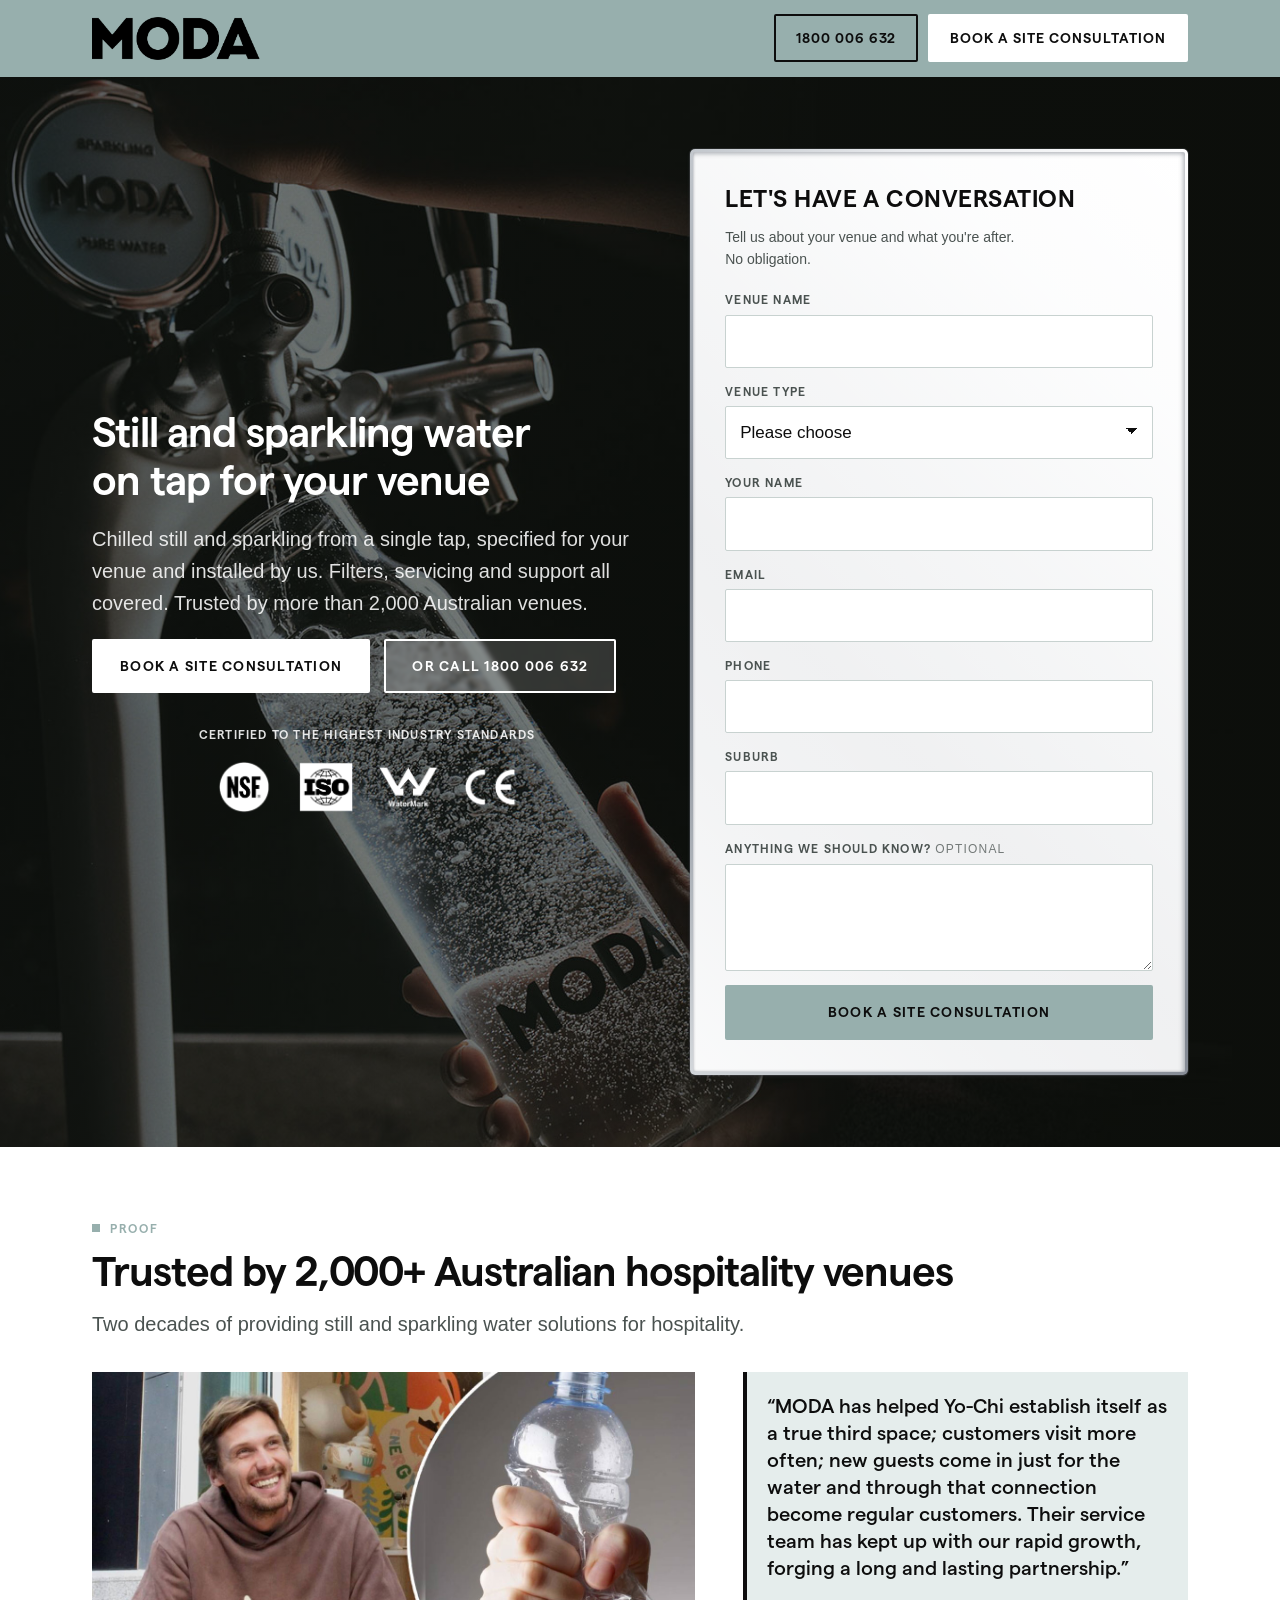
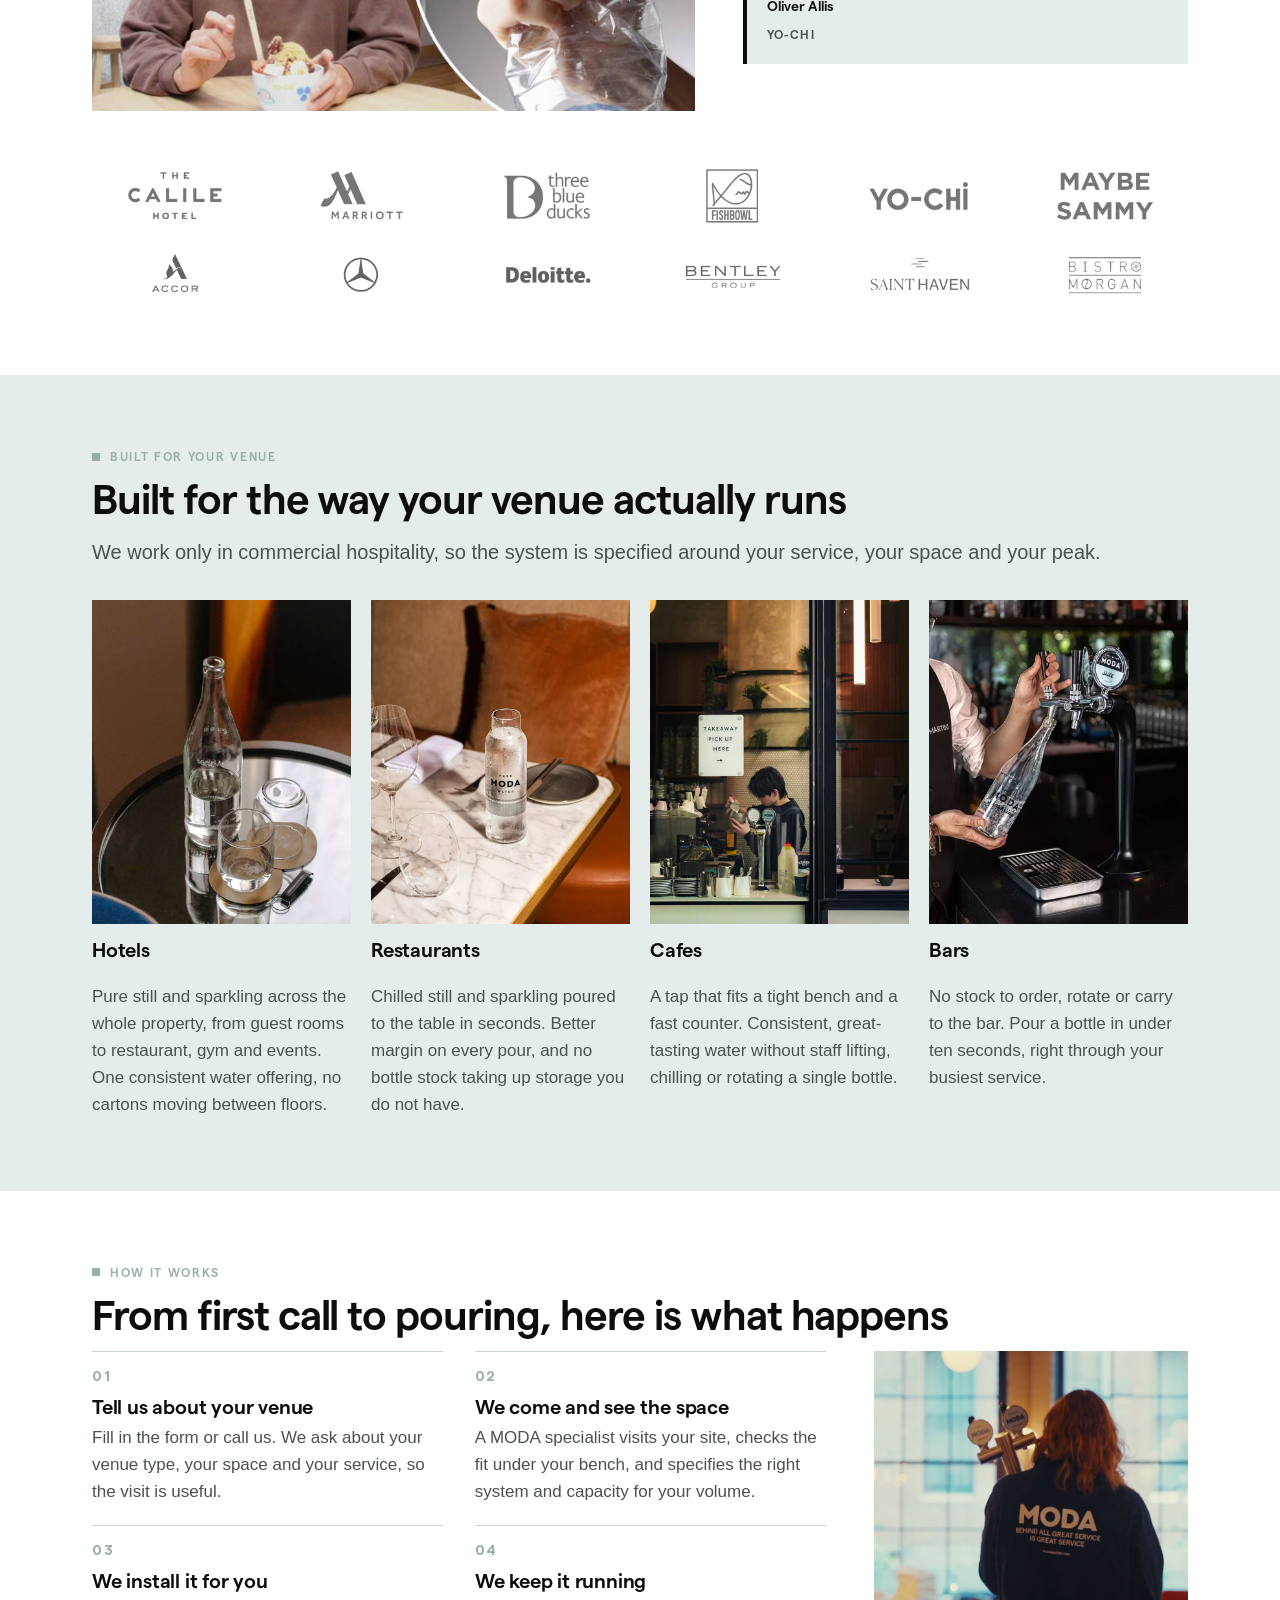
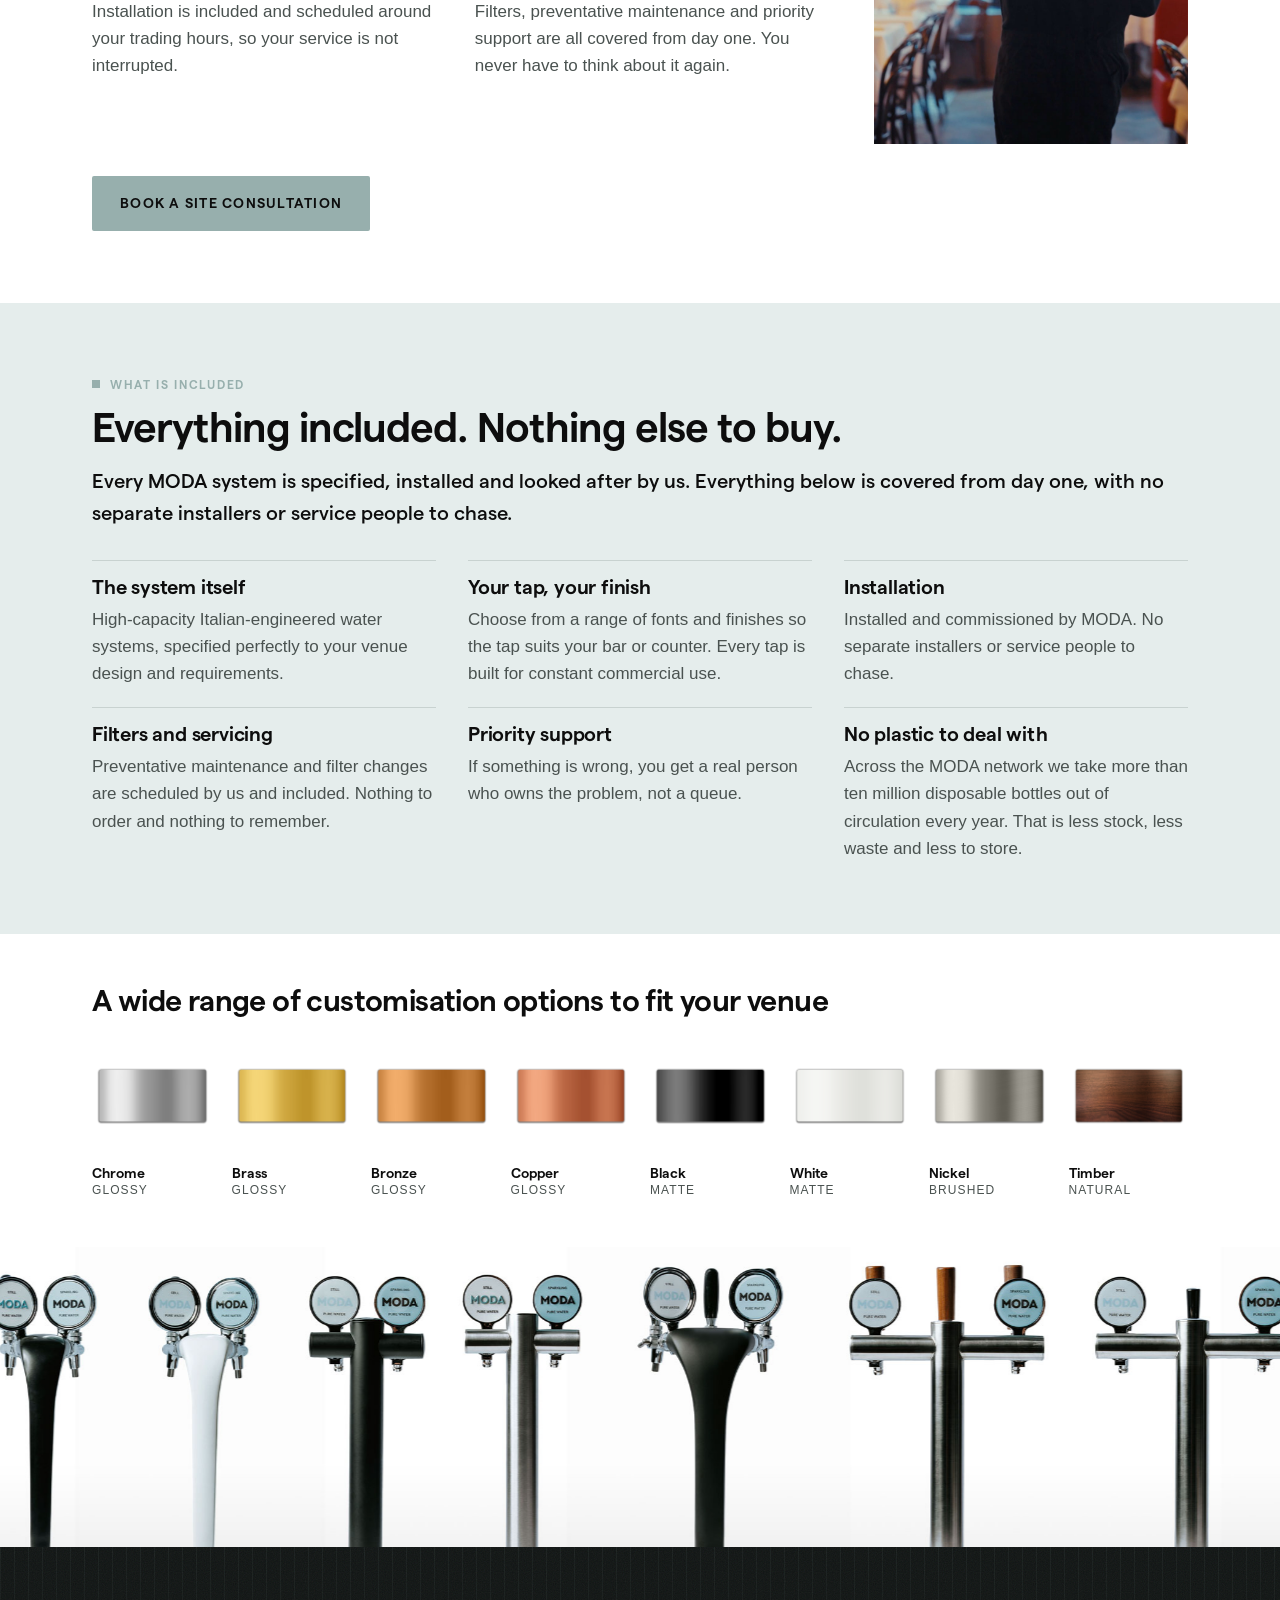
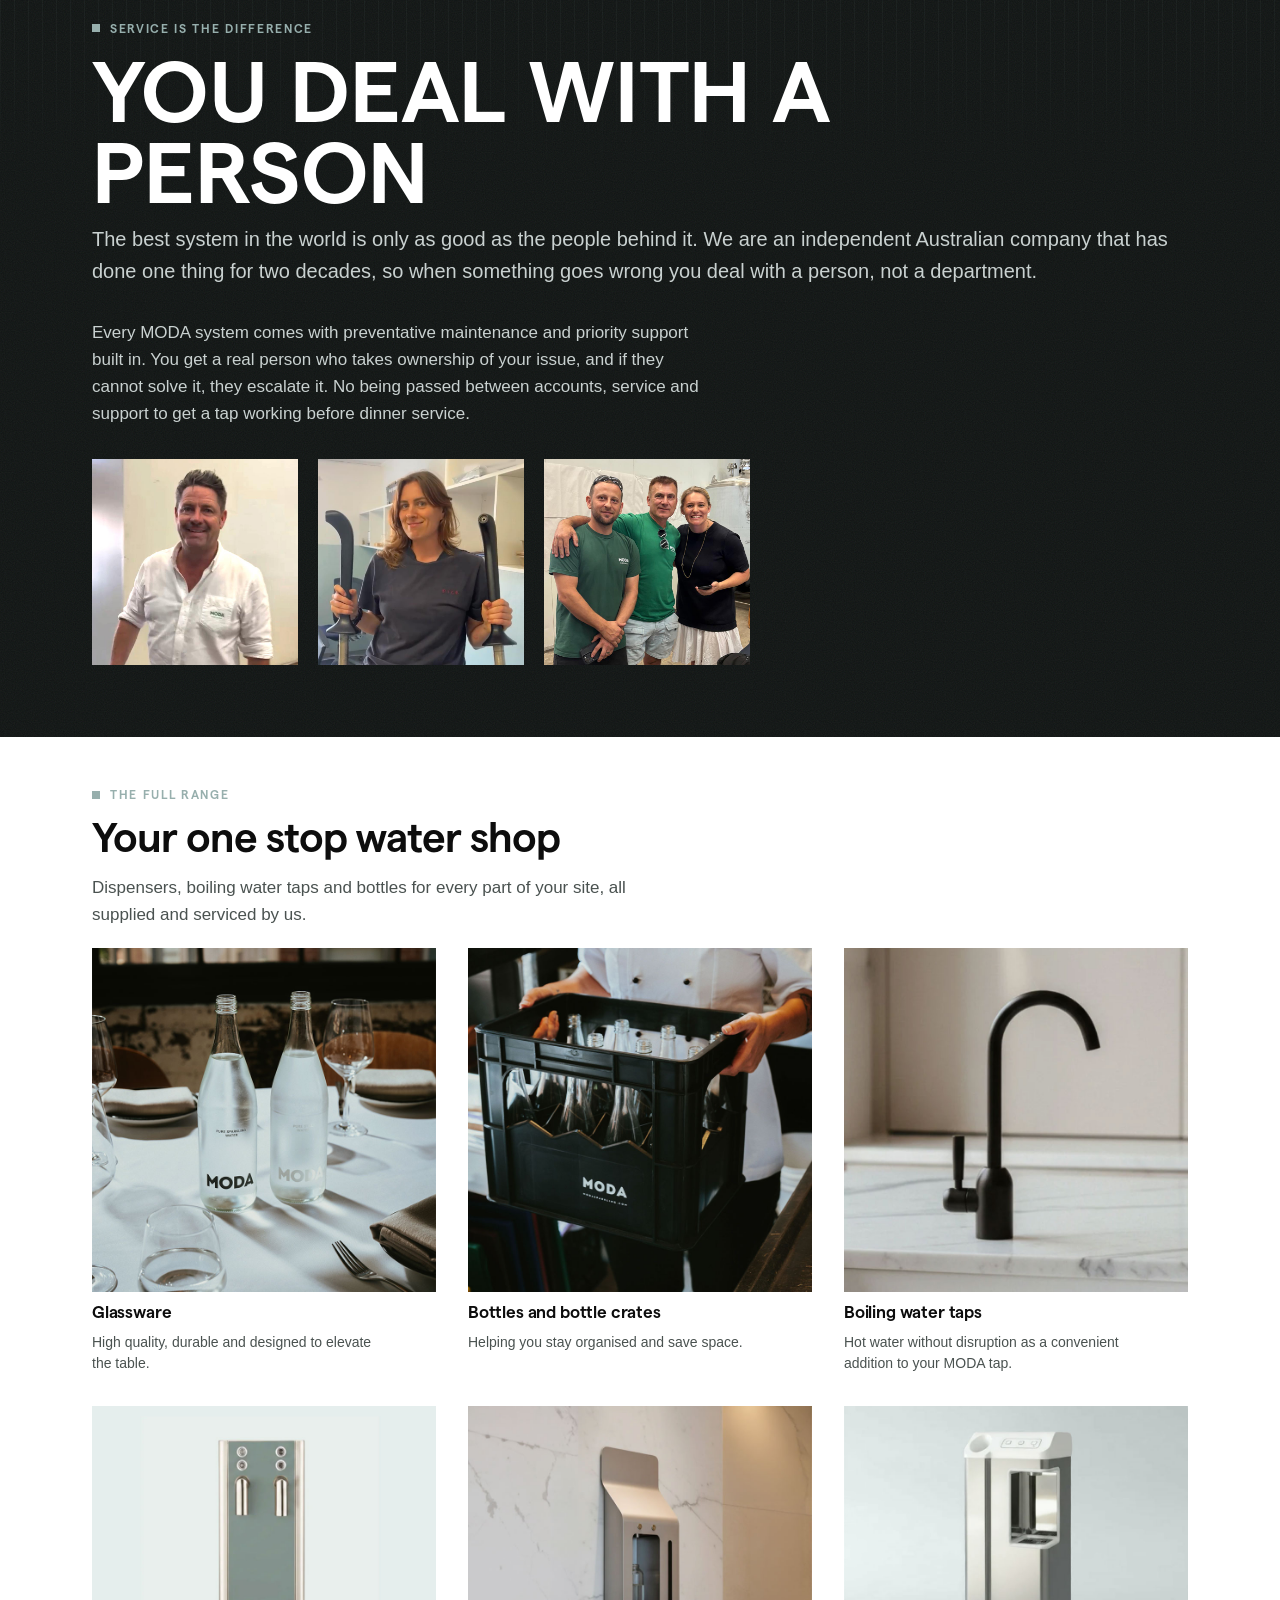
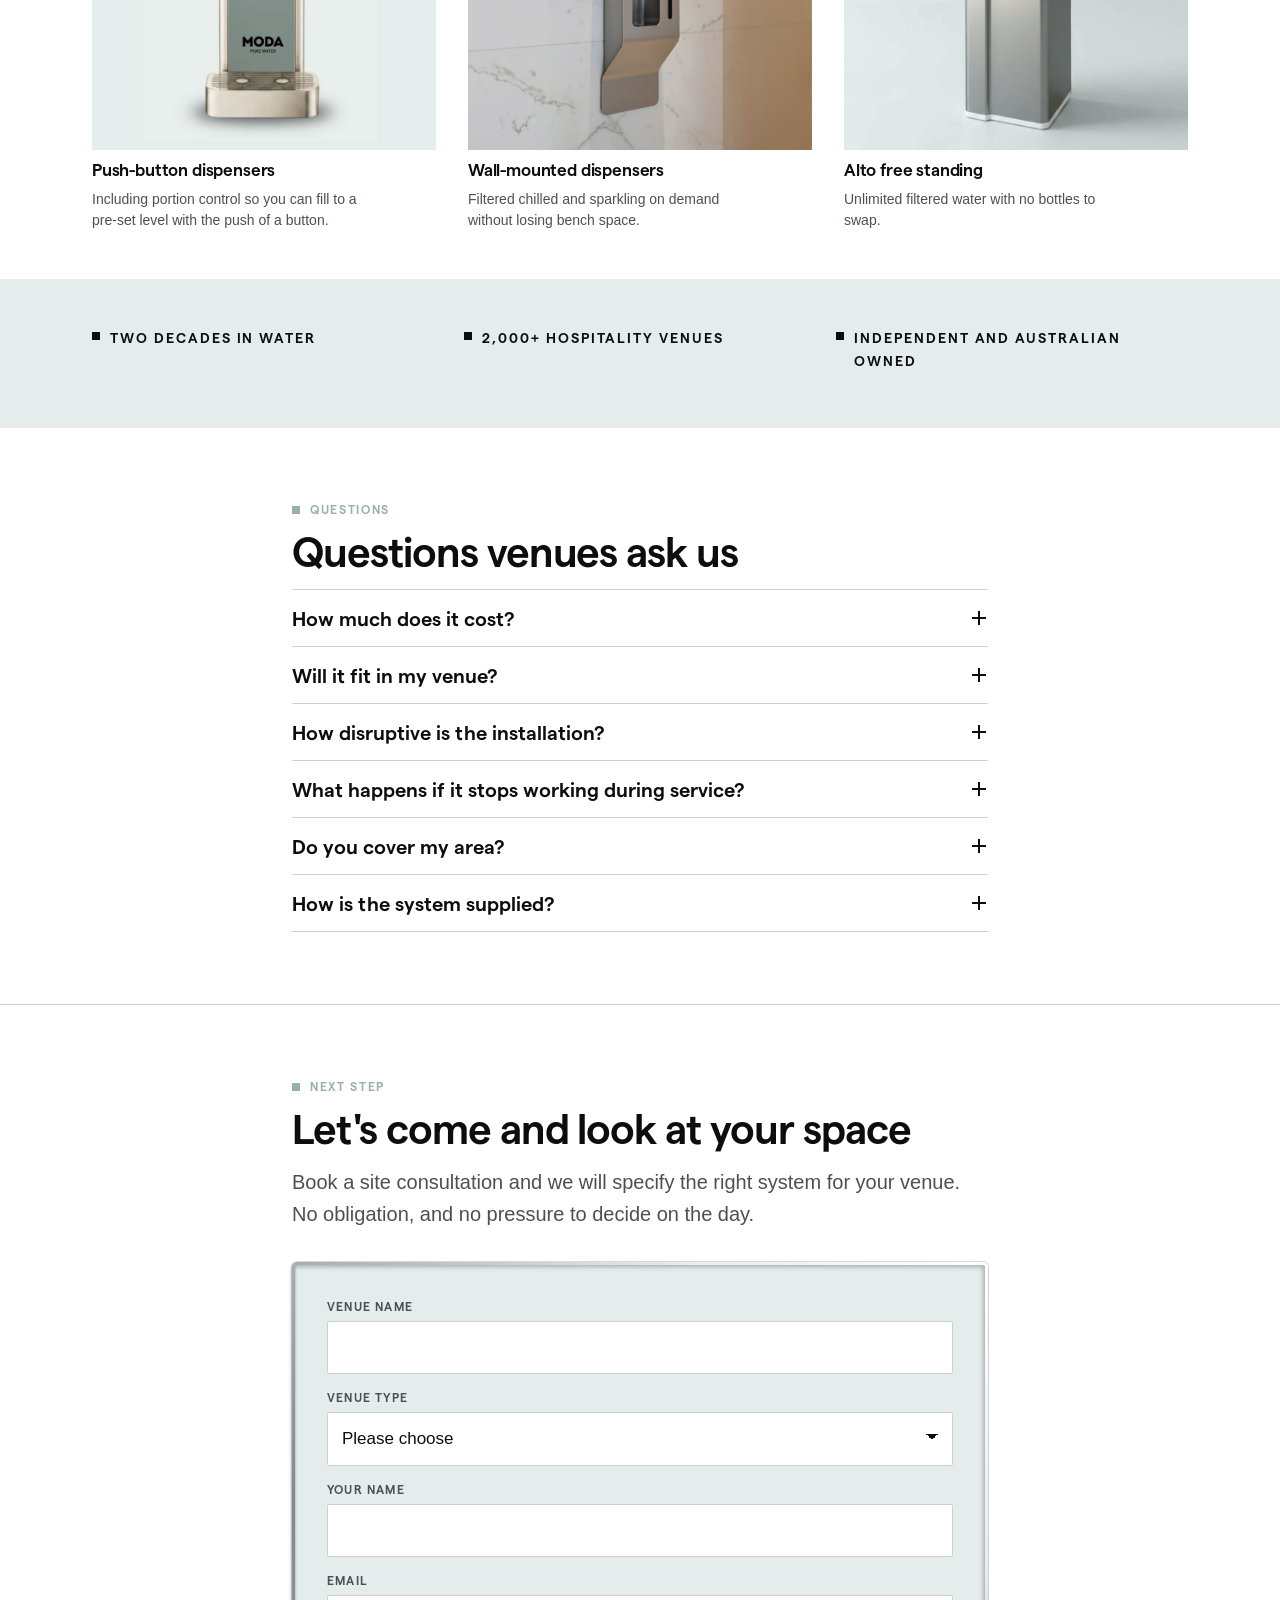
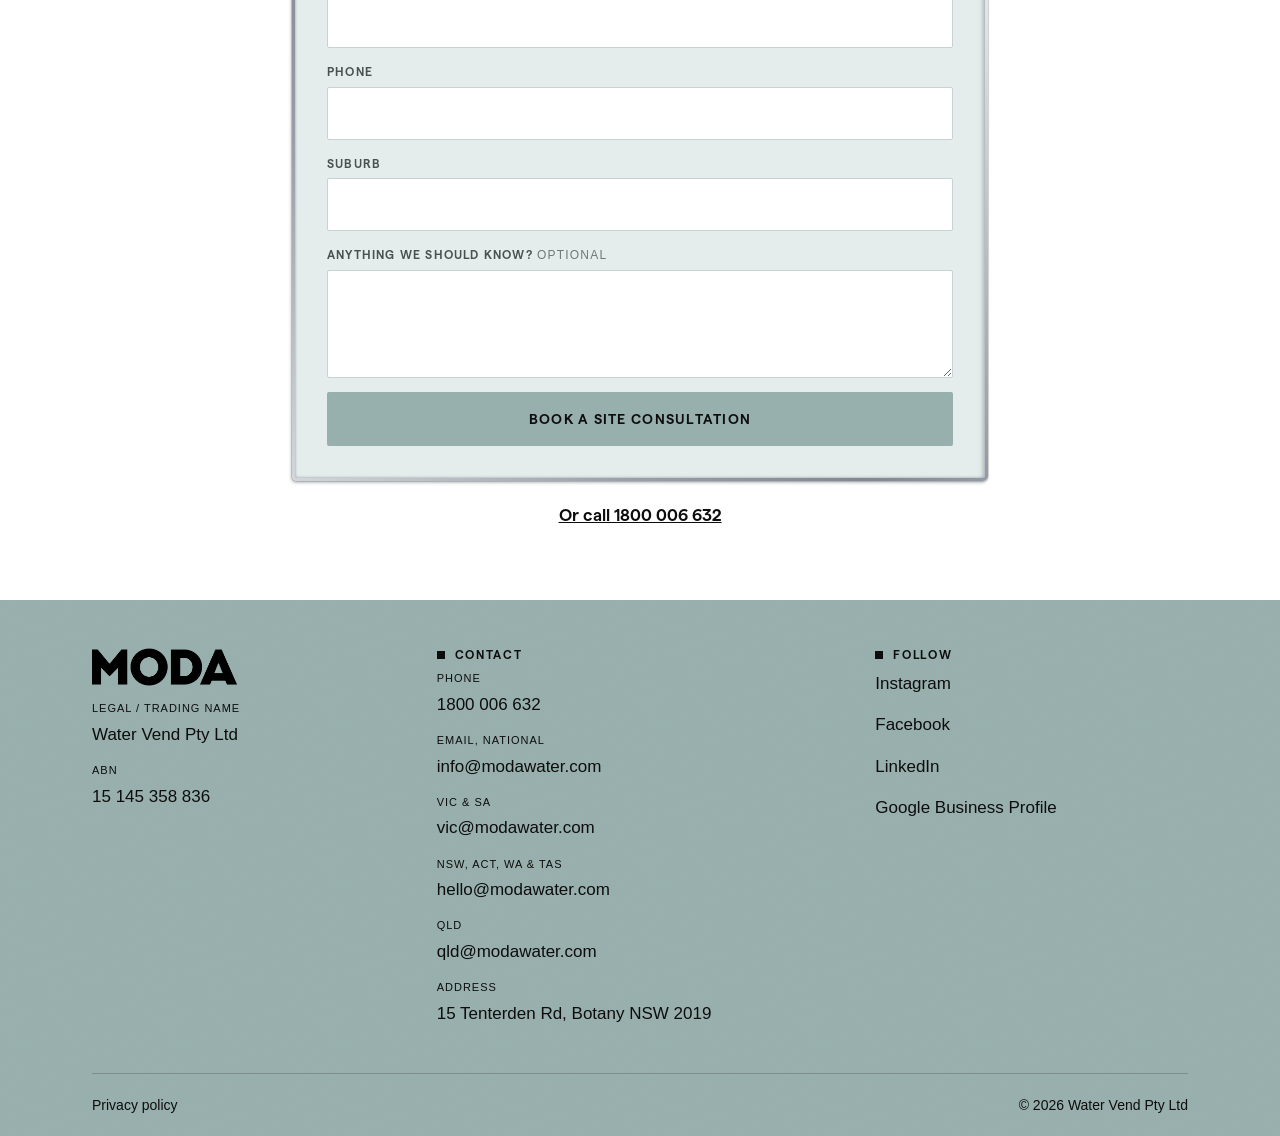
==== commit 738b56b2: "first" ====
--- a/hospitality1/index.html
+++ b/hospitality1/index.html
@@ -2,6 +2,13 @@
 <html lang="en-AU">
 <head>
 <meta charset="utf-8">
+<!-- Google Tag Manager -->
+<script>(function(w,d,s,l,i){w[l]=w[l]||[];w[l].push({'gtm.start':
+new Date().getTime(),event:'gtm.js'});var f=d.getElementsByTagName(s)[0],
+j=d.createElement(s),dl=l!='dataLayer'?'&l='+l:'';j.async=true;j.src=
+'https://www.googletagmanager.com/gtm.js?id='+i+dl;f.parentNode.insertBefore(j,f);
+})(window,document,'script','dataLayer','GTM-PTG8SZWD');</script>
+<!-- End Google Tag Manager -->
 <meta name="viewport" content="width=device-width, initial-scale=1">
 <title>Still &amp; sparkling water systems for hospitality venues | MODA</title>
 <meta name="description" content="Chilled still and sparkling water on tap for hotels, restaurants, cafes and bars. Specified for your venue, installed by us, with filters and servicing covered.">
@@ -43,6 +50,10 @@
 <script src="assets/js/main.js" defer></script>
 </head>
 <body>
+<!-- Google Tag Manager (noscript) -->
+<noscript><iframe src="https://www.googletagmanager.com/ns.html?id=GTM-PTG8SZWD"
+height="0" width="0" style="display:none;visibility:hidden"></iframe></noscript>
+<!-- End Google Tag Manager (noscript) -->
 
 <a class="skip-link" href="#consultation">Skip to the booking form</a>
 
